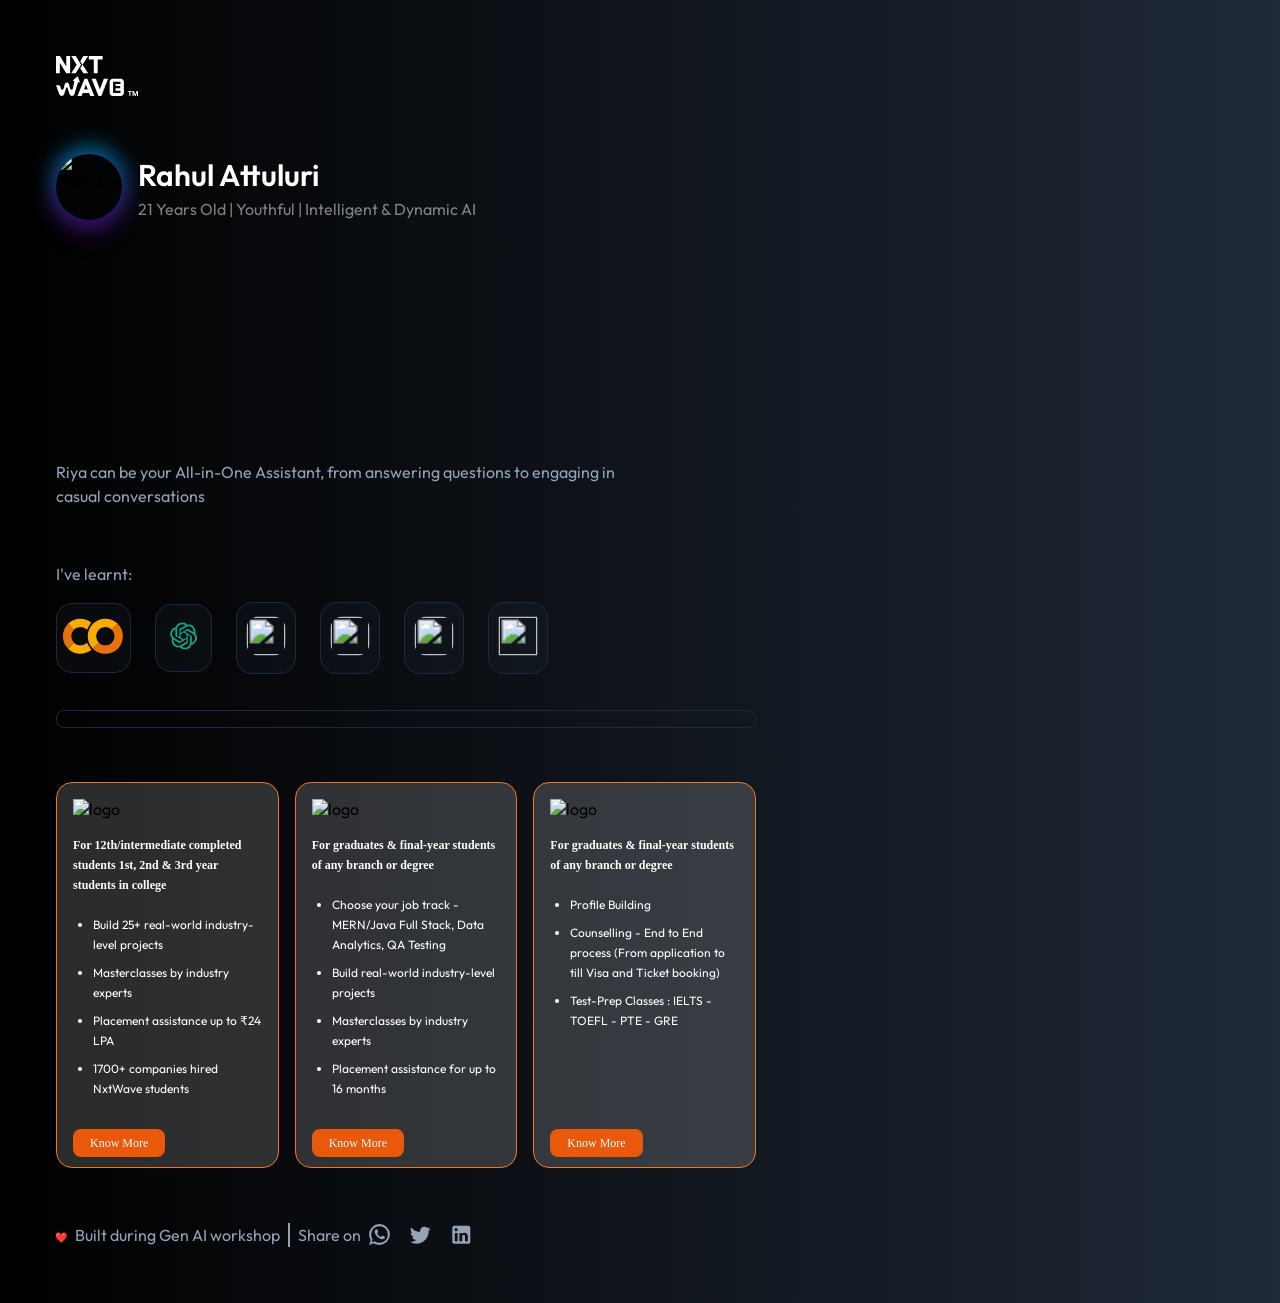
==== index.html @ 55551f1f "Add files via upload" ====
<!DOCTYPE html>
<html>

<head>
    <meta charset="utf-8">
    <script type="module" src="https://gradio.s3-us-west-2.amazonaws.com/3.39.0/gradio.js"></script>
</head>
  <link rel="stylesheet" href="index.css">
<body>
    <div class="main-container" id="main">
        <div class="description-container">
            <div class="nxtwave-logo">
                <svg width="82" height="40" fill="none" xmlns="http://www.w3.org/2000/svg">
                    <path d="M64.678 22.746h-7.834c-1.768 0-3.199 1.454-3.199 3.258v10.722c0 1.797 1.43 3.258 3.199 3.258h7.834c1.768 0 3.198-1.454 3.198-3.258v-10.73c.007-1.796-1.43-3.25-3.198-3.25Zm-.23 5.34h-4.902v1.92h4.665v2.323h-4.665v2.308h4.902v2.301h-7.367V25.785h7.374v2.3h-.007Zm-33.134-5.341h-2.796l-7.05 17.23h4.161l1.093-2.914h6.375l1.092 2.915h4.162l-7.037-17.23Zm-3.263 10.752 1.876-4.967 1.847 4.967h-3.723Zm24.036-10.752-6.813 17.23h-2.796l-6.835-17.23h4.211l4.032 10.781 3.968-10.78h4.233ZM22.08 25.93l-3.695 12.242a2.52 2.52 0 0 1-2.408 1.804h-.021a2.516 2.516 0 0 1-2.386-1.753l-2.1-6.42a.64.64 0 0 0-1.221 0l-2.12 6.427a2.516 2.516 0 0 1-2.386 1.746 2.526 2.526 0 0 1-2.408-1.811L0 29.15h2.566c.84 0 1.588.563 1.825 1.388l.54 2.133c.359 1.242 2.033 1.38 2.58.212l1.214-4.733a2.237 2.237 0 0 1 2.128-1.563c.963 0 1.818.628 2.12 1.555l1.25 4.77c.561 1.154 2.229 1.015 2.58-.226l1.654-7.735-1.811-.49L21.69 20.3l2.343 6.157-1.955-.526ZM14.109 0v17.23H10.19L3.816 6.676V17.23H0V0h3.896l6.396 10.503V0h3.817Zm13.396 0-3.177 5.244.036.059.014.022.395.657 1.086 1.68.654 1L32.054 0h-4.55Zm-.991 8.686-1.76 2.79v-.008l-.267.431-.18.285 3.177 5.047h4.571l-5.54-8.545Zm11.283-5.129h-4.96V0h13.764v3.557h-4.937v13.674h-3.867V3.556ZM26.513 8.663v.021l.007-.014-.007-.007Zm-2.07-1.001-1.092-1.68-.395-.657-.015-.022L19.728 0h-4.57l4.563 7.143.978 1.534-1.129 1.746-4.391 6.807h4.578l1.042-1.68.158-.255 2.106-3.397.266-.43.007.007 1.761-2.805-.654-1.008Z" fill="#fff"></path>
                    <path opacity=".25" d="m27.505 0-3.177 5.244.036.059.014.022.396.657 1.085 1.68.654 1L32.054 0h-4.55Zm-.991 8.686-1.76 2.79v-.008l-.267.431-.18.285 3.178 5.047h4.57l-5.54-8.545Zm-8.056 16.265 3.622.979-1.351 4.485-3.242-.92.97-4.544ZM41.664 3.558h-3.867v4.755h3.867V3.558Zm-31.372 6.945 3.816 6.325V4.608l-3.816 1.395v4.5ZM3.816 6.757 0 .432v12.227l3.816-1.395V6.757Zm22.899 30.296 1.337-3.557h3.723l1.315 3.557h-6.375Zm17.171-3.527 1.919 5.113 3.45-8.736-2.969-2.892-2.4 6.515Z" fill="#fff"></path>
                    <path d="M71.817 35.813v-.884h4.099v.884h-1.528V40h-1.043v-4.187h-1.528Zm4.773-.884h1.302l1.374 3.407h.059l1.374-3.407H82V40h-1.023v-3.3h-.042l-1.291 3.275h-.697l-1.291-3.288h-.042V40h-1.023v-5.071Z" fill="#fff"></path>
                </svg>
            </div>
            <div class="profile-section">
                <div class="profile-pic-container">
                    <div class="profile-pic">
                        <img class='student-pic' src="https://herobot.app/wp-content/uploads/2022/11/AI-bot-1.jpg" alt="ProfilePic" />
                    </div>
                </div>
                <div class="profile-info-container">
                    <h3 class="name">Rahul Attuluri</h3>
                    <p class="bot-extra-info">21 Years Old | Youthful | Intelligent & Dynamic AI</p>
                </div>
            </div>
            <div class="project-details-container">
                <div class="project-heading">
                    <h1 class="heading">Generative AI Project</h1>
                </div>
                <div class="project-description">
                    <p class="description">Riya can be your All-in-One Assistant, from answering questions to engaging in casual conversations</p>
                </div>
            </div>
            <div class="i-have-learnt-section">
                <p class="i-have-learnt">I've learnt:</p>
                <div class="topics-list">
                    <div class="topic-icon">
                        <div class="tooltip" id="googleColab">
                            <!-- openai_svgrepo_com_1 -->
                            <svg width="41" height="24" viewBox="0 0 41 24" fill="none" xmlns="http://www.w3.org/2000/svg" class="zoom-svg">
                                <path d="M7.50478 7.85331L3.53332 3.86494C1.34239 6.06057 0.111938 9.03566 0.111938 12.1374C0.111938 15.2392 1.34239 18.2143 3.53332 20.4099L7.52168 16.4215C6.38527 15.2865 5.74533 13.7471 5.74216 12.1409C5.73899 10.5347 6.37286 8.99286 7.50478 7.85331Z" fill="#E8710A" />
                                <path d="M3.53333 3.86497L7.50479 7.85334C8.06826 7.28921 8.7374 6.84167 9.47395 6.53633C10.2105 6.23099 11 6.07383 11.7974 6.07383C12.5947 6.07383 13.3842 6.23099 14.1208 6.53633C14.8573 6.84167 15.5264 7.28921 16.0899 7.85334L18.9798 2.90168L18.8108 2.76648C16.5567 1.08477 13.7727 0.270336 10.9676 0.47203C8.1625 0.673723 5.52366 1.87807 3.53333 3.86497Z" fill="#F9AB00" />
                                <path d="M18.9967 21.3731L16.0899 16.4384C15.5264 17.0025 14.8573 17.45 14.1208 17.7554C13.3842 18.0607 12.5947 18.2179 11.7974 18.2179C11 18.2179 10.2105 18.0607 9.47395 17.7554C8.7374 17.45 8.06826 17.0025 7.50479 16.4384L3.53333 20.4267C5.51969 22.3959 8.14522 23.5892 10.935 23.7906C13.7247 23.9921 16.4945 23.1885 18.7432 21.5252L18.9291 21.3731" fill="#F9AB00" />
                                <path d="M20.1121 3.86492C17.9211 6.06054 16.6907 9.03563 16.6907 12.1374C16.6907 15.2392 17.9211 18.2142 20.1121 20.4099L24.1004 16.4215C22.962 15.283 22.3224 13.739 22.3224 12.1289C22.3224 10.5189 22.962 8.97484 24.1004 7.83638C25.2389 6.69792 26.783 6.05834 28.393 6.05834C30.003 6.05834 31.5471 6.69792 32.6855 7.83638L36.6908 3.86492C35.603 2.77499 34.3109 1.91029 32.8885 1.3203C31.4661 0.730318 29.9413 0.426636 28.4014 0.426636C26.8615 0.426636 25.3367 0.730318 23.9144 1.3203C22.492 1.91029 21.1999 2.77499 20.1121 3.86492Z" fill="#F9AB00" />
                                <path d="M36.6908 3.86494L32.7193 7.85331C33.8578 8.99177 34.4974 10.5359 34.4974 12.1459C34.4974 13.7559 33.8578 15.3 32.7193 16.4384C31.5809 17.5769 30.0368 18.2165 28.4268 18.2165C26.8168 18.2165 25.2727 17.5769 24.1342 16.4384L20.1121 20.4268C22.3083 22.6253 25.2879 23.8613 28.3955 23.8629C29.9342 23.8636 31.4579 23.5613 32.8798 22.9732C34.3017 22.3851 35.5938 21.5227 36.6824 20.4353C37.7709 19.3478 38.6347 18.0566 39.2242 16.6353C39.8138 15.214 40.1176 13.6905 40.1184 12.1518C40.1192 10.6132 39.8169 9.08937 39.2288 7.6675C38.6407 6.24563 37.7783 4.95352 36.6908 3.86494Z" fill="#E8710A" />
                            </svg>
                            <span class="tooltiptext">Google Colab</span>
                        </div>

                    </div>
                    <div class="topic-icon">
                        <div class="tooltip" id="openAi">

                            <svg width="19" height="18" fill="none" xmlns="http://www.w3.org/2000/svg" class="zoom-svg open-ai-logo">
                                <g clip-path="url(#a)">
                                    <path d="M17.264 7.366a4.488 4.488 0 0 0-.387-3.683 4.534 4.534 0 0 0-4.882-2.175 4.55 4.55 0 0 0-7.707 1.628A4.489 4.489 0 0 0 1.29 5.311a4.535 4.535 0 0 0 .557 5.323 4.485 4.485 0 0 0 .383 3.683 4.538 4.538 0 0 0 4.886 2.175A4.488 4.488 0 0 0 10.498 18a4.542 4.542 0 0 0 4.329-3.154 4.49 4.49 0 0 0 2.998-2.175 4.542 4.542 0 0 0-.56-5.305Zm-6.766 9.456a3.357 3.357 0 0 1-2.158-.78l.107-.061 3.584-2.069a.596.596 0 0 0 .294-.51V8.348l1.515.876a.053.053 0 0 1 .029.04v4.186a3.378 3.378 0 0 1-3.371 3.37Zm-7.246-3.094a3.353 3.353 0 0 1-.4-2.26l.106.063 3.587 2.07a.578.578 0 0 0 .585 0l4.382-2.527v1.749c0 .01-.002.018-.007.026a.06.06 0 0 1-.017.02l-3.63 2.094a3.374 3.374 0 0 1-4.606-1.235Zm-.944-7.806a3.364 3.364 0 0 1 1.774-1.48V8.7a.575.575 0 0 0 .291.507l4.361 2.516-1.515.877a.057.057 0 0 1-.053 0l-3.623-2.09a3.378 3.378 0 0 1-1.235-4.606v.018Zm12.448 2.892L10.38 6.273l1.511-.873a.057.057 0 0 1 .053 0l3.623 2.093a3.37 3.37 0 0 1-.507 6.079V9.314a.593.593 0 0 0-.305-.5Zm1.508-2.268-.107-.064-3.58-2.086a.582.582 0 0 0-.59 0L7.61 6.922V5.173a.05.05 0 0 1 .02-.046l3.624-2.09a3.375 3.375 0 0 1 5.01 3.495v.014ZM6.783 9.647l-1.515-.873a.06.06 0 0 1-.029-.042V4.556a3.374 3.374 0 0 1 5.532-2.59l-.107.06-3.583 2.068a.596.596 0 0 0-.295.511l-.003 5.042Zm.823-1.774 1.951-1.125 1.955 1.125v2.25l-1.948 1.125-1.955-1.125-.003-2.25Z" fill="#0EA982"></path>
                                </g>
                                <defs>
                                    <clipPath id="a">
                                        <path fill="#fff" transform="translate(.553)" d="M0 0h18v18H0z"></path>
                                    </clipPath>
                                </defs>
                            </svg>
                            <span class="tooltiptext">Open AI</span>
                        </div>
                    </div>
                    <div class="topic-icon">
                        <div class="tooltip" id="langChain">
                            <img src="https://res.cloudinary.com/davztmw2w/image/upload/v1690651288/image_301_m0b2pw.png" class="zoom-svg langchain-logo" />
                            <!-- <svg width="19" height="18" fill="none" xmlns="http://www.w3.org/2000/svg" class="zoom-svg">
                                <g clip-path="url(#a)">
                                    <path d="M17.264 7.366a4.488 4.488 0 0 0-.387-3.683 4.534 4.534 0 0 0-4.882-2.175 4.55 4.55 0 0 0-7.707 1.628A4.489 4.489 0 0 0 1.29 5.311a4.535 4.535 0 0 0 .557 5.323 4.485 4.485 0 0 0 .383 3.683 4.538 4.538 0 0 0 4.886 2.175A4.488 4.488 0 0 0 10.498 18a4.542 4.542 0 0 0 4.329-3.154 4.49 4.49 0 0 0 2.998-2.175 4.542 4.542 0 0 0-.56-5.305Zm-6.766 9.456a3.357 3.357 0 0 1-2.158-.78l.107-.061 3.584-2.069a.596.596 0 0 0 .294-.51V8.348l1.515.876a.053.053 0 0 1 .029.04v4.186a3.378 3.378 0 0 1-3.371 3.37Zm-7.246-3.094a3.353 3.353 0 0 1-.4-2.26l.106.063 3.587 2.07a.578.578 0 0 0 .585 0l4.382-2.527v1.749c0 .01-.002.018-.007.026a.06.06 0 0 1-.017.02l-3.63 2.094a3.374 3.374 0 0 1-4.606-1.235Zm-.944-7.806a3.364 3.364 0 0 1 1.774-1.48V8.7a.575.575 0 0 0 .291.507l4.361 2.516-1.515.877a.057.057 0 0 1-.053 0l-3.623-2.09a3.378 3.378 0 0 1-1.235-4.606v.018Zm12.448 2.892L10.38 6.273l1.511-.873a.057.057 0 0 1 .053 0l3.623 2.093a3.37 3.37 0 0 1-.507 6.079V9.314a.593.593 0 0 0-.305-.5Zm1.508-2.268-.107-.064-3.58-2.086a.582.582 0 0 0-.59 0L7.61 6.922V5.173a.05.05 0 0 1 .02-.046l3.624-2.09a3.375 3.375 0 0 1 5.01 3.495v.014ZM6.783 9.647l-1.515-.873a.06.06 0 0 1-.029-.042V4.556a3.374 3.374 0 0 1 5.532-2.59l-.107.06-3.583 2.068a.596.596 0 0 0-.295.511l-.003 5.042Zm.823-1.774 1.951-1.125 1.955 1.125v2.25l-1.948 1.125-1.955-1.125-.003-2.25Z" fill="#0EA982"></path>
                                </g>
                                <defs>
                                    <clipPath id="a">
                                        <path fill="#fff" transform="translate(.553)" d="M0 0h18v18H0z"></path>
                                    </clipPath>
                                </defs>
                            </svg> -->
                            <span class="tooltiptext">LangChain</span>
                        </div>
                    </div>
                    <div class="topic-icon">
                        <div class="tooltip" id="gradio">
                            <img src="https://res.cloudinary.com/davztmw2w/image/upload/v1690650885/image_297_1_jrfh7o.jpg" class="zoom-svg gradio-logo" />
                            <span class="tooltiptext">Gradio</span>
                        </div>
                    </div>
                    <div class="topic-icon">
                        <div class="tooltip" id="playHt">
                            <img src="https://res.cloudinary.com/davztmw2w/image/upload/v1690651855/play-ht_sotxmf.webp" class="zoom-svg playht-logo" />
                            <span class="tooltiptext">PlayHT</span>
                        </div>
                    </div>
                    <div class="topic-icon">
                        <div class="tooltip" id="huggingFace">
                            <img src="https://res.cloudinary.com/davztmw2w/image/upload/v1690651476/image_300_c8gpca.png" class="zoom-svg hugging-face-logo" />
                            <span class="tooltiptext">Hugging Face</span>
                        </div>
                    </div>
                </div>
                <div class="about-section"></div>
            </div>
            <div class='cards-container'>
                <div class='card'>
                    <div class='img-txt'>
                        <img src='https://nxtwave-website-media-files.s3.ap-south-1.amazonaws.com/ccbp-website/ai-workshop/project-submission/academy-log.png' class='card-logo' alt='logo' loading='lazy' />
                        <p class='text'>For 12th/intermediate completed students
                            1st, 2nd & 3rd year students in college</p>
                        <ul>
                            <li class='list-item'>Build 25+ real-world industry-level projects</li>
                            <li class='list-item'>Masterclasses by industry experts</li>
                            <li class='list-item'>Placement assistance up to ₹24 LPA</li>
                            <li class='list-item'>1700+ companies hired NxtWave students</li>
                        </ul>
                    </div>
                    <div>
                        <a href='https://www.ccbp.in/ai-workshop-free-webinar?utm_source=website&utm_campaign=4.0-tribe-academy-ai-workshop-inbound-certificate-linkedin&utm_medium=linkedin' target="_blank" class='btn'>Know More</a>
                    </div>

                </div>
                <div class='card'>
                    <div class='img-txt'>
                        <img src='https://nxtwave-website-media-files.s3.ap-south-1.amazonaws.com/ccbp-website/ai-workshop/project-submission/intensive-3_0.png' class='card-logo' alt='logo' loading='lazy' />
                        <p class='text'>For graduates & final-year students of any branch or degree</p>
                        <ul>
                            <li class='list-item'>Choose your job track - MERN/Java Full Stack, Data Analytics, QA Testing</li>
                            <li class='list-item'>Build real-world industry-level projects</li>
                            <li class='list-item'>Masterclasses by industry experts</li>
                            <li class='list-item'>Placement assistance for up to 16 months</li>
                        </ul>
                    </div>
                    <div>
                        <a href='https://www.ccbp.in/net?utm_source=net&utm_medium=message&utm_campaign=net-intensive-online-employabilitytest-registration' target="_blank" class='btn'>Know More</a>
                    </div>

                </div>
                <div class='card'>
                    <div class='img-txt'>
                        <img src='https://nxtwave-website-media-files.s3.ap-south-1.amazonaws.com/ccbp-website/ai-workshop/project-submission/nxtwave-abord.png' class='card-logo' alt='logo' loading='lazy' />
                        <p class='text'>For graduates & final-year students of any branch or degree</p>
                        <ul>
                            <li class='list-item'>Profile Building</li>
                            <li class='list-item'>Counselling - End to End process (From application to till Visa and Ticket booking)</li>
                            <li class='list-item'>Test-Prep Classes : IELTS - TOEFL - PTE - GRE</li>
                        </ul>
                    </div>
                    <div>
                        <a href='https://abroad.ccbp.in/' target="_blank" class='btn'>Know More</a>
                    </div>

                </div>
            </div>
            <div class="footer-section footer-desktop">
                <div class="footer-info">
                    <span class="heart-beat">❤️</span> Built during Gen AI workshop
                </div>
                <div class="divider-container">
                    <div class="divider"></div>
                </div>
                <div class="share-now">
                    <p class="footer-info share-now-text">Share on&nbsp;&nbsp;</p>
                    <div class="icons-container">
                        <div class="social-icon whatsapp">
                            <svg width="25" height="25" xmlns="http://www.w3.org/2000/svg" focusable="false" viewBox="0 0 24 24" color="var(--token-5b5d5d35-d634-4828-be5e-9e6eeb626953, rgb(148, 163, 184)) /* {&quot;name&quot;:&quot;Text normal&quot;} */" style="user-select: none; width: 100%; height: 100%; display: inline-block; fill: var(--token-5b5d5d35-d634-4828-be5e-9e6eeb626953, rgb(148, 163, 184)); flex-shrink: 0;">
                                <path d="M16.75 13.96c.25.13.41.2.46.3.06.11.04.61-.21 1.18-.2.56-1.24 1.1-1.7 1.12-.46.02-.47.36-2.96-.73-2.49-1.09-3.99-3.75-4.11-3.92-.12-.17-.96-1.38-.92-2.61.05-1.22.69-1.8.95-2.04.24-.26.51-.29.68-.26h.47c.15 0 .36-.06.55.45l.69 1.87c.06.13.1.28.01.44l-.27.41-.39.42c-.12.12-.26.25-.12.5.12.26.62 1.09 1.32 1.78.91.88 1.71 1.17 1.95 1.3.24.14.39.12.54-.04l.81-.94c.19-.25.35-.19.58-.11l1.67.88M12 2a10 10 0 0 1 10 10 10 10 0 0 1-10 10c-1.97 0-3.8-.57-5.35-1.55L2 22l1.55-4.65A9.969 9.969 0 0 1 2 12 10 10 0 0 1 12 2m0 2a8 8 0 0 0-8 8c0 1.72.54 3.31 1.46 4.61L4.5 19.5l2.89-.96A7.95 7.95 0 0 0 12 20a8 8 0 0 0 8-8 8 8 0 0 0-8-8z"></path>
                            </svg>
                        </div>
                        <div class="social-icon twitter">
                            <svg width="25" height="25" viewBox="0 0 25 25" fill="none" xmlns="http://www.w3.org/2000/svg">
                                <path d="M22.7576 6.7644C21.9876 7.1144 21.1576 7.3444 20.2976 7.4544C21.1776 6.9244 21.8576 6.0844 22.1776 5.0744C21.3476 5.5744 20.4276 5.9244 19.4576 6.1244C18.6676 5.2644 17.5576 4.7644 16.2976 4.7644C13.9476 4.7644 12.0276 6.6844 12.0276 9.0544C12.0276 9.3944 12.0676 9.7244 12.1376 10.0344C8.57765 9.8544 5.40765 8.1444 3.29765 5.5544C2.92765 6.1844 2.71765 6.9244 2.71765 7.7044C2.71765 9.1944 3.46765 10.5144 4.62765 11.2644C3.91765 11.2644 3.25765 11.0644 2.67765 10.7644V10.7944C2.67765 12.8744 4.15765 14.6144 6.11765 15.0044C5.48837 15.1766 4.82774 15.2006 4.18765 15.0744C4.45925 15.9269 4.99118 16.6728 5.70866 17.2073C6.42614 17.7419 7.29309 18.0381 8.18765 18.0544C6.67128 19.2548 4.79164 19.9037 2.85765 19.8944C2.51765 19.8944 2.17765 19.8744 1.83765 19.8344C3.73765 21.0544 5.99765 21.7644 8.41765 21.7644C16.2976 21.7644 20.6276 15.2244 20.6276 9.5544C20.6276 9.3644 20.6276 9.1844 20.6176 8.9944C21.4576 8.3944 22.1776 7.6344 22.7576 6.7644Z" fill="#94A3B8" />
                            </svg>

                        </div>
                        <div class="social-icon linkedin">
                            <svg width="25" height="25" viewBox="0 0 25 25" fill="none" xmlns="http://www.w3.org/2000/svg">
                                <path d="M19.2977 3.7644C19.8281 3.7644 20.3368 3.97512 20.7119 4.35019C21.087 4.72526 21.2977 5.23397 21.2977 5.7644V19.7644C21.2977 20.2948 21.087 20.8035 20.7119 21.1786C20.3368 21.5537 19.8281 21.7644 19.2977 21.7644H5.29767C4.76724 21.7644 4.25853 21.5537 3.88345 21.1786C3.50838 20.8035 3.29767 20.2948 3.29767 19.7644V5.7644C3.29767 5.23397 3.50838 4.72526 3.88345 4.35019C4.25853 3.97512 4.76724 3.7644 5.29767 3.7644H19.2977ZM18.7977 19.2644V13.9644C18.7977 13.0998 18.4542 12.2706 17.8428 11.6592C17.2315 11.0479 16.4023 10.7044 15.5377 10.7044C14.6877 10.7044 13.6977 11.2244 13.2177 12.0044V10.8944H10.4277V19.2644H13.2177V14.3344C13.2177 13.5644 13.8377 12.9344 14.6077 12.9344C14.979 12.9344 15.3351 13.0819 15.5976 13.3445C15.8602 13.607 16.0077 13.9631 16.0077 14.3344V19.2644H18.7977ZM7.17767 9.3244C7.62323 9.3244 8.05055 9.14741 8.36561 8.83234C8.68067 8.51728 8.85767 8.08997 8.85767 7.6444C8.85767 6.7144 8.10767 5.9544 7.17767 5.9544C6.72945 5.9544 6.29959 6.13246 5.98266 6.44939C5.66572 6.76633 5.48767 7.19619 5.48767 7.6444C5.48767 8.5744 6.24767 9.3244 7.17767 9.3244ZM8.56767 19.2644V10.8944H5.79767V19.2644H8.56767Z" fill="#94A3B8" />
                            </svg>
                        </div>
                    </div>
                </div>
            </div>
        </div>
        <div class="chat-bot-container">
            <gradio-app src="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"></gradio-app>
        </div>
        <div class="footer-section footer-mobile">
            <div class="footer-info">
                <span class="heart-beat">❤️</span> Built during Gen AI workshop
            </div>
            <div class="divider-container">
                <div class="divider"></div>
            </div>
            <div class="share-now">
                <p class="footer-info share-now-text">Share on&nbsp;</p>
                <div class="icons-container">
                    <div class="social-icon whatsapp">
                        <svg width="25" height="25" xmlns="http://www.w3.org/2000/svg" focusable="false" viewBox="0 0 24 24" color="var(--token-5b5d5d35-d634-4828-be5e-9e6eeb626953, rgb(148, 163, 184)) /* {&quot;name&quot;:&quot;Text normal&quot;} */" style="user-select: none; width: 100%; height: 100%; display: inline-block; fill: var(--token-5b5d5d35-d634-4828-be5e-9e6eeb626953, rgb(148, 163, 184)); flex-shrink: 0;">
                            <path d="M16.75 13.96c.25.13.41.2.46.3.06.11.04.61-.21 1.18-.2.56-1.24 1.1-1.7 1.12-.46.02-.47.36-2.96-.73-2.49-1.09-3.99-3.75-4.11-3.92-.12-.17-.96-1.38-.92-2.61.05-1.22.69-1.8.95-2.04.24-.26.51-.29.68-.26h.47c.15 0 .36-.06.55.45l.69 1.87c.06.13.1.28.01.44l-.27.41-.39.42c-.12.12-.26.25-.12.5.12.26.62 1.09 1.32 1.78.91.88 1.71 1.17 1.95 1.3.24.14.39.12.54-.04l.81-.94c.19-.25.35-.19.58-.11l1.67.88M12 2a10 10 0 0 1 10 10 10 10 0 0 1-10 10c-1.97 0-3.8-.57-5.35-1.55L2 22l1.55-4.65A9.969 9.969 0 0 1 2 12 10 10 0 0 1 12 2m0 2a8 8 0 0 0-8 8c0 1.72.54 3.31 1.46 4.61L4.5 19.5l2.89-.96A7.95 7.95 0 0 0 12 20a8 8 0 0 0 8-8 8 8 0 0 0-8-8z"></path>
                        </svg>
                    </div>
                    <div class="social-icon twitter">
                        <svg width="25" height="25" viewBox="0 0 25 25" fill="none" xmlns="http://www.w3.org/2000/svg">
                            <path d="M22.7576 6.7644C21.9876 7.1144 21.1576 7.3444 20.2976 7.4544C21.1776 6.9244 21.8576 6.0844 22.1776 5.0744C21.3476 5.5744 20.4276 5.9244 19.4576 6.1244C18.6676 5.2644 17.5576 4.7644 16.2976 4.7644C13.9476 4.7644 12.0276 6.6844 12.0276 9.0544C12.0276 9.3944 12.0676 9.7244 12.1376 10.0344C8.57765 9.8544 5.40765 8.1444 3.29765 5.5544C2.92765 6.1844 2.71765 6.9244 2.71765 7.7044C2.71765 9.1944 3.46765 10.5144 4.62765 11.2644C3.91765 11.2644 3.25765 11.0644 2.67765 10.7644V10.7944C2.67765 12.8744 4.15765 14.6144 6.11765 15.0044C5.48837 15.1766 4.82774 15.2006 4.18765 15.0744C4.45925 15.9269 4.99118 16.6728 5.70866 17.2073C6.42614 17.7419 7.29309 18.0381 8.18765 18.0544C6.67128 19.2548 4.79164 19.9037 2.85765 19.8944C2.51765 19.8944 2.17765 19.8744 1.83765 19.8344C3.73765 21.0544 5.99765 21.7644 8.41765 21.7644C16.2976 21.7644 20.6276 15.2244 20.6276 9.5544C20.6276 9.3644 20.6276 9.1844 20.6176 8.9944C21.4576 8.3944 22.1776 7.6344 22.7576 6.7644Z" fill="#94A3B8" />
                        </svg>

                    </div>
                    <div class="social-icon linkedin">
                        <svg width="25" height="25" viewBox="0 0 25 25" fill="none" xmlns="http://www.w3.org/2000/svg">
                            <path d="M19.2977 3.7644C19.8281 3.7644 20.3368 3.97512 20.7119 4.35019C21.087 4.72526 21.2977 5.23397 21.2977 5.7644V19.7644C21.2977 20.2948 21.087 20.8035 20.7119 21.1786C20.3368 21.5537 19.8281 21.7644 19.2977 21.7644H5.29767C4.76724 21.7644 4.25853 21.5537 3.88345 21.1786C3.50838 20.8035 3.29767 20.2948 3.29767 19.7644V5.7644C3.29767 5.23397 3.50838 4.72526 3.88345 4.35019C4.25853 3.97512 4.76724 3.7644 5.29767 3.7644H19.2977ZM18.7977 19.2644V13.9644C18.7977 13.0998 18.4542 12.2706 17.8428 11.6592C17.2315 11.0479 16.4023 10.7044 15.5377 10.7044C14.6877 10.7044 13.6977 11.2244 13.2177 12.0044V10.8944H10.4277V19.2644H13.2177V14.3344C13.2177 13.5644 13.8377 12.9344 14.6077 12.9344C14.979 12.9344 15.3351 13.0819 15.5976 13.3445C15.8602 13.607 16.0077 13.9631 16.0077 14.3344V19.2644H18.7977ZM7.17767 9.3244C7.62323 9.3244 8.05055 9.14741 8.36561 8.83234C8.68067 8.51728 8.85767 8.08997 8.85767 7.6444C8.85767 6.7144 8.10767 5.9544 7.17767 5.9544C6.72945 5.9544 6.29959 6.13246 5.98266 6.44939C5.66572 6.76633 5.48767 7.19619 5.48767 7.6444C5.48767 8.5744 6.24767 9.3244 7.17767 9.3244ZM8.56767 19.2644V10.8944H5.79767V19.2644H8.56767Z" fill="#94A3B8" />
                        </svg>
                    </div>
                </div>
            </div>
        </div>
    </div>
<script src="index.js"></script>
</body>

</html>
---- index.css ----
@import url('https://fonts.googleapis.com/css2?family=Outfit&family=Bree+Serif&family=Caveat:wght@400;700&family=Lobster&family=Monoton&family=Open+Sans:ital,wght@0,400;0,700;1,400;1,700&family=Playfair+Display+SC:ital,wght@0,400;0,700;1,700&family=Playfair+Display:ital,wght@0,400;0,700;1,700&family=Roboto:ital,wght@0,400;0,700;1,400;1,700&family=Source+Sans+Pro:ital,wght@0,400;0,700;1,700&family=Work+Sans:ital,wght@0,400;0,700;1,700&display=swap');

body {
    margin: 0px;
    background: linear-gradient(to right, rgb(0, 0, 0), #1F2937);
}

* {
    font-family: Outfit;
}

.main-container {
    display: flex;
    flex-direction: row;
    justify-content: space-between;
    box-sizing: border-box;
    overflow: hidden;
}

.description-container {
    display: flex;
    flex-direction: column;
    align-self: flex-start;
    gap: 54px;
    width: 60%;
    padding-top: 56px;
    padding-bottom: 56px;
    padding-left: 56px;
    padding-right: 12px;

    box-sizing: border-box;
}

.project-details-container {
    align-items: flex-start;
    display: flex;
    flex: none;
    flex-direction: column;
    flex-wrap: nowrap;
    gap: 16px;
    height: min-content;
    justify-content: flex-start;
    overflow: visible;
    padding: 0;
    position: relative;
    width: 100%;
}

.project-heading {
    flex: none;
    height: auto;
    position: relative;
    width: 100%;
}

.heading {
    background-image: url(https://framerusercontent.com/images/2IaeICXvsJApqTXCae1q1dVMVIE.jpg);
    background-size: cover;
    background-repeat: no-repeat;
    background-position: 0% 0%;
    -webkit-background-clip: text;
    background-clip: text;
    -webkit-text-fill-color: transparent;
    color: rgb(136, 136, 136);
    font-size: 80px;
    font-family: Outfit, sans-serif;
    font-style: normal;
    font-weight: 900;
    text-align: left;
    letter-spacing: 0px;
    white-space: normal;
    line-height: 1;
    margin: 0px;
    padding: 0px 0px 10px;
}

.project-description {
    position: relative;
    white-space: pre-wrap;
    max-width: 569px;
    word-break: break-word;
    outline: none;
    display: flex;
    flex-direction: column;
    justify-content: flex-start;
    flex-shrink: 0;
    transform: none;
}

.description {
    font-family: Outfit, sans-serif;
    font-size: 16px;
    font-style: normal;
    font-weight: 400;
    letter-spacing: 0px;
    line-height: 24px;
    color: rgb(148, 163, 184);
    margin: 0px;
}

.i-have-learnt-section {
    align-items: flex-start;
    display: flex;
    flex: none;
    flex-direction: column;
    flex-wrap: nowrap;
    gap: 16px;
    height: min-content;
    justify-content: flex-start;
    overflow: visible;
    padding: 0;
    position: relative;
    width: 100%;
    z-index: 1;
}

.i-have-learnt {
    font-family: Outfit, sans-serif;
    font-size: 16px;
    font-style: normal;
    font-weight: 400;
    letter-spacing: 0px;
    line-height: 24px;
    color: rgb(148, 163, 184);
    margin: 0px;
}

.profile-section {
    display: flex;
    flex-direction: row;
    gap: 16px;
    justify-content: flex-start;
    align-items: center;
    max-width: 1000px;
    overflow: visible;
    padding: 0;
    position: relative;
    width: 100%;
}

.profile-pic-container {
    width: 66px;
    position: relative;
    aspect-ratio: 1 / 1;
    height: 66px;
    border-radius: 40px;
    box-shadow: 0 10px 25px #400363, 0 -5px 25px #008bc7;
}

.profile-pic {
    position: absolute;
    top: 0;
    bottom: 0;
    left: 0;
    right: 0;
    border-radius: inherit;
}

.student-pic {
    display: block;
    width: 100%;
    height: 100%;
    border-radius: inherit;
    object-position: center;
    object-fit: cover;
    image-rendering: auto;
}

.profile-info-container {
    align-items: flex-start;
    display: flex;
    flex-direction: column;
    gap: 5px;
    justify-content: flex-start;
    overflow: visible;
    padding: 0;
    position: relative;
}

.name {
    font-size: 30px;
    margin: 0px;
    color: white;
    font-weight: 600;
}

.bot-extra-info {
    color: rgba(212, 212, 212, 0.6);
    margin: 0px;
    font-weight: 400;
    font-family: Outfit, Sans-Serif;
}

.topics-list {
    align-items: center;
    display: flex;
    flex: none;
    flex-direction: row;
    flex-wrap: wrap;
    gap: 24px;
    height: min-content;
    justify-content: flex-start;
    overflow: visible;
    padding: 0;
    position: relative;
    width: 100%;
}

.topic-icon {
    box-sizing: border-box;
    flex-shrink: 0;
    /* width: 64px;
    height: 64px; */
    display: flex;
    flex-direction: column;
    justify-content: flex-start;
    align-items: center;
    padding: 20px 16px;
    /* -webkit-backdrop-filter: blur(10px); */
    /* backdrop-filter: blur(10px); */
    background-color: rgba(30, 41, 59, 0.2);
    /* overflow: hidden; */
    position: relative;
    align-content: center;
    flex-wrap: nowrap;
    gap: 0;
    border-radius: 16px;
    border: 1px solid #1e293b;
    opacity: 1;
    transform: none;
    cursor: pointer;
}

@keyframes beating {
    0% {
        font-size: 10px;
    }

    100% {
        font-size: 20px;
    }
}

.heart-beat {
    width: 10px;
    height: 10px;
    animation: beating 0.8s infinite;
    font-size: 10px;
    display: inline-flex;
    align-items: center;
    justify-content: center;
    margin-right: 6px;
}

.footer-section {
    display: flex;
    align-items: flex-end;
    justify-content: flex-start;
    gap: 8px;
    flex-grow: 1;
    flex-wrap: wrap;
}

.footer-info {
    font-family: Outfit, sans-serif;
    font-size: 16px;
    font-style: normal;
    font-weight: 400;
    letter-spacing: 0px;
    line-height: 24px;
    color: rgb(148, 163, 184);
}

.share-now {
    display: flex;
    align-items: flex-end;
}

.icons-container {
    height: 100%;
    display: flex;
    align-items: flex-end;
    gap: 16px;
    margin-bottom: -4px;
}

.divider-container {
    flex: none;
    height: 24px;
    position: relative;
    width: 2px;
    flex-shrink: 0;
    fill: rgba(0, 0, 0, 1);
    background: rgb(148, 163, 184);
}

.divider {
    width: 100%;
    height: 100%;
    aspect-ratio: inherit;
}

.share-now-text {
    margin: 0px;
}

.zoom-svg {
    transform: scale(1.5);
    /* Zoom the SVG by 1.5 times on hover */
}

@media screen and (max-width: 1199px) {
    .divider-container {
        display: none;
    }

    .footer-section {
        flex-direction: column;
        align-items: flex-start;
        justify-content: flex-end;
    }
}

.chat-bot-container {
    height: 100vh;
    width: 35%;
    box-sizing: border-box;
}

.chat-bot-container-iframe {}

.social-icon {
    cursor: pointer;
}

.gradio-logo {
    width: 26px;
    height: 26px;
    border-radius: 8px;
}

.open-ai-logo {
    margin: 2px;
}

.hugging-face-logo {
    width: 26px;
    height: 26px;
}

.langchain-logo {
    width: 26px;
    height: 26px;
    border-radius: 8px;
}

.playht-logo {
    width: 26px;
    height: 26px;
    border-radius: 8px;
}

.gradio-container {
    border: 0px !important;
    margin: 0px !important;
    height: 100%;
}

.main {
    background: transparent;
    height: 100%;
}

.contain {
    height: 100%;
}

.wrap {
    height: 100%;
}

#component-0 {
    height: 100%;
}

#component-1 {
    padding: 0px;
    height: 100%;
}

#component-2 {
    height: 100% !important;
}

.footer-mobile {
    display: none;
}

.footer-desktop {
    display: flex;
}

@media screen and (max-width: 950px) {
    body {
        background: linear-gradient(to bottom, rgb(0, 0, 0), #1F2937);
    }

    .main-container {
        flex-direction: column;
    }

    .description-container {
        width: 100%;
        height: 100%;
        padding-right: 56px;
    }

    .chat-bot-container {
        width: 100%;
        height: 600px;
        padding: unset;
        padding-left: 56px;
        padding-right: 56px;
        padding-bottom: 56px;
        box-sizing: border-box;
    }

    .footer-desktop {
        display: none;
    }

    .footer-mobile {
        display: flex;

        margin-bottom: 30px;
        align-items: center;
    }

    .share-now {
        flex-direction: column;
        align-items: center;
        gap: 6px
    }
}

@media screen and (max-width: 576px) {
    .description-container {
        padding: 32px 24px;
    }

    .chat-bot-container {
        padding-left: 24px;
        padding-right: 24px;
        padding-bottom: 32px;
    }
}

.tooltip {
    position: relative;
}

/* Tooltip text */
.tooltip .tooltiptext {
    visibility: hidden;
    width: 120px;
    background-color: rgb(148, 163, 184);
    color: black;
    text-align: center;
    padding: 5px 5px;
    border-radius: 6px;
    position: absolute;
    z-index: 70;
    top: 40px;
}

/* cards */
.cards-container {
    display: flex;
    flex-direction: row;
    gap: 16px;
}

ul {
    color: white;
    font-family: Inter;
    font-weight: 400;
    font-size: 12px;
    line-height: 20px;
    margin: 0px;
    padding-left: 20px;
}

.list-item {
    margin-bottom: 8px;
}

@media screen and (max-width:480px) {
    .cards-container {
        display: flex;
        flex-direction: column;
        align-items: center;
        width: 100%;
    }
}

.card {
    display: flex;
    width: 100%;
    flex-direction: column;
    border: 1px solid #F97316;
    border-radius: 16px;
    background: #FFFFFF29;
    padding: 16px;
    gap: 24px;
    justify-content: space-between;
}

.img-txt {
    display: flex;
    flex-direction: column;
}

.card-logo {
    width: 129px;
}

.text {
    color: #FFFFFF;
    font-family: Inter;
    font-weight: 600;
    font-size: 12px;
    line-height: 20px;
    margin-top: 16px;
    margin-bottom: 20px;
}

.btn {
    background: #EA580C;
    border-radius: 8px;
    padding-top: 6px;
    padding-bottom: 6px;
    padding-left: 16px;
    padding-right: 16px;
    color: #FFFFFF;
    font-family: Inter;
    font-weight: 500;
    font-size: 12px;
    line-height: 16px;
    border: 1px solid transparent;
    text-decoration: none;
}

/* Show the tooltip text when you mouse over the tooltip container */
.tooltip:hover .tooltiptext {
    visibility: visible;
}

.about-section {
    color: rgba(212, 212, 212, 0.6);
    border-radius: 8px;
    border: 1px solid #1e293b;
    opacity: 1;
    padding: 8px;
    margin-top: 20px;
    width: 100%;
    max-width: 761px;
    box-sizing: border-box;
}

.zoom-svg {
    pointer-events: none;
}
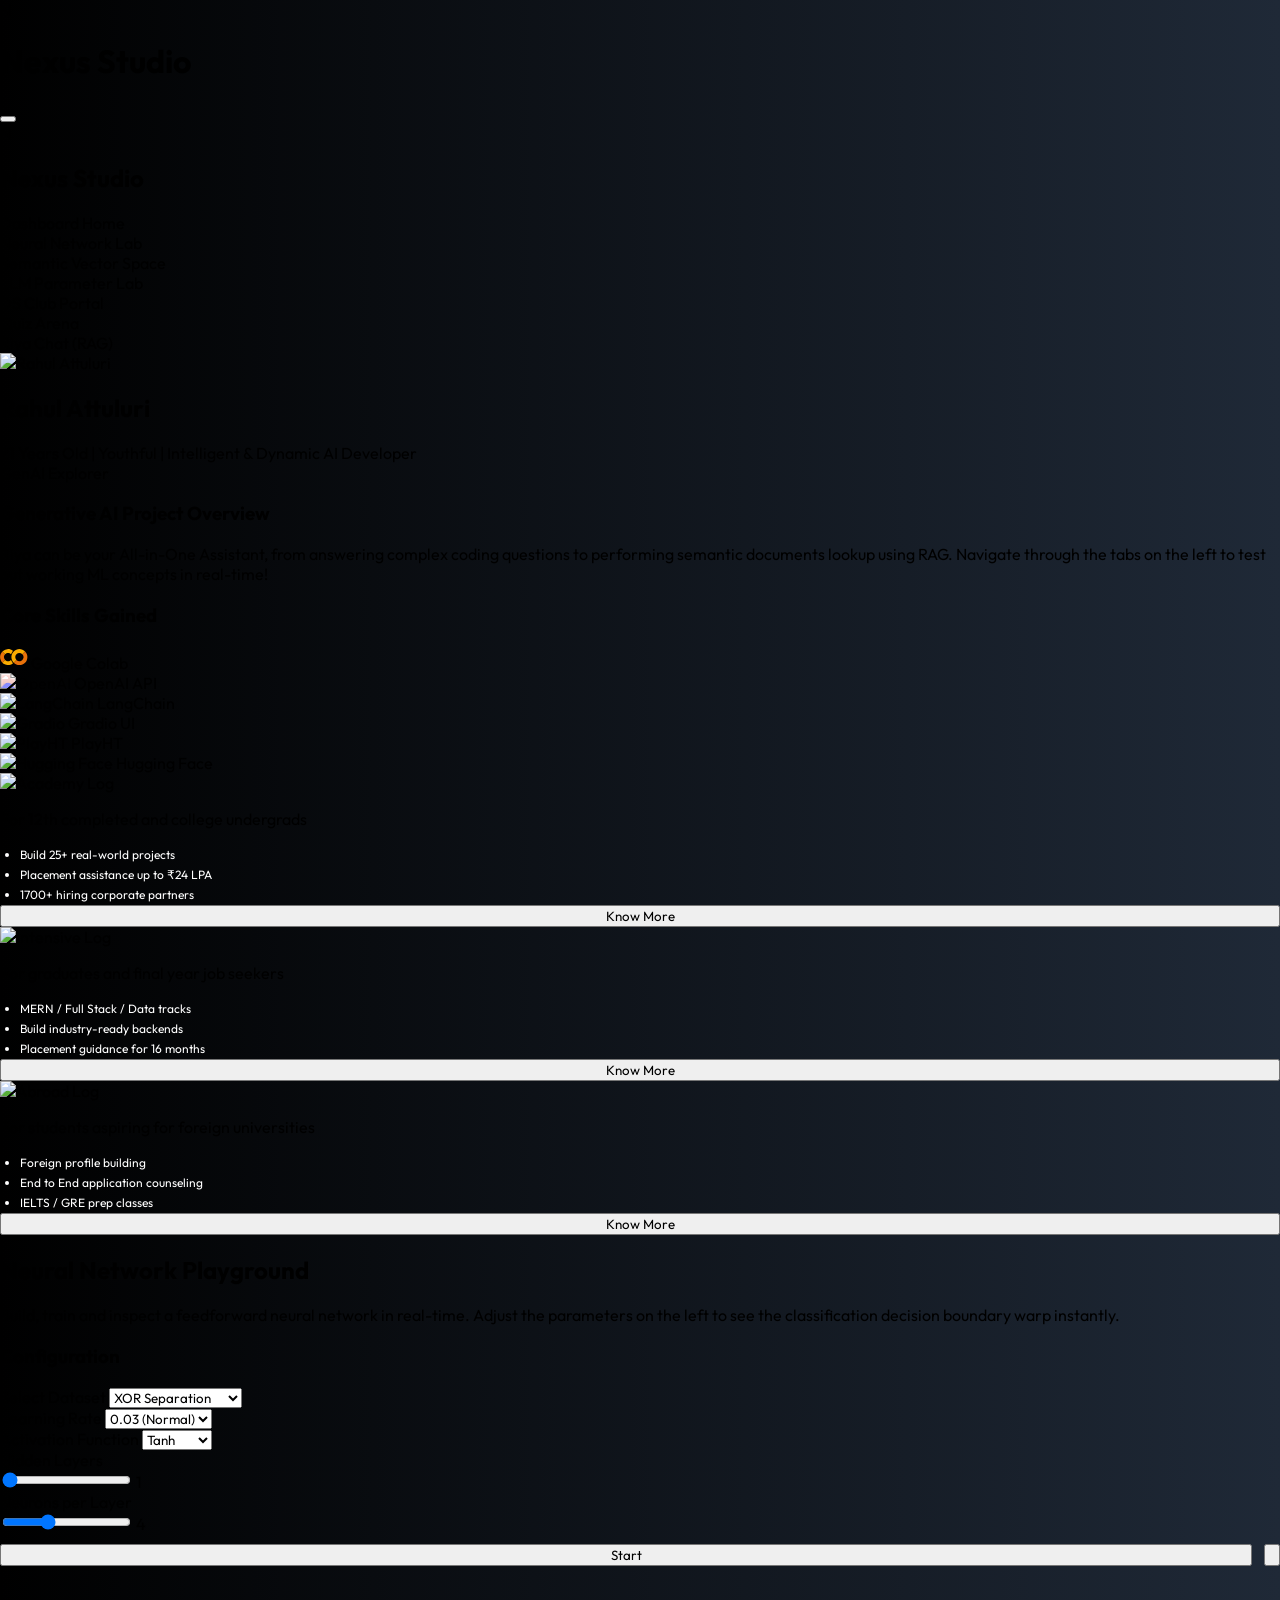
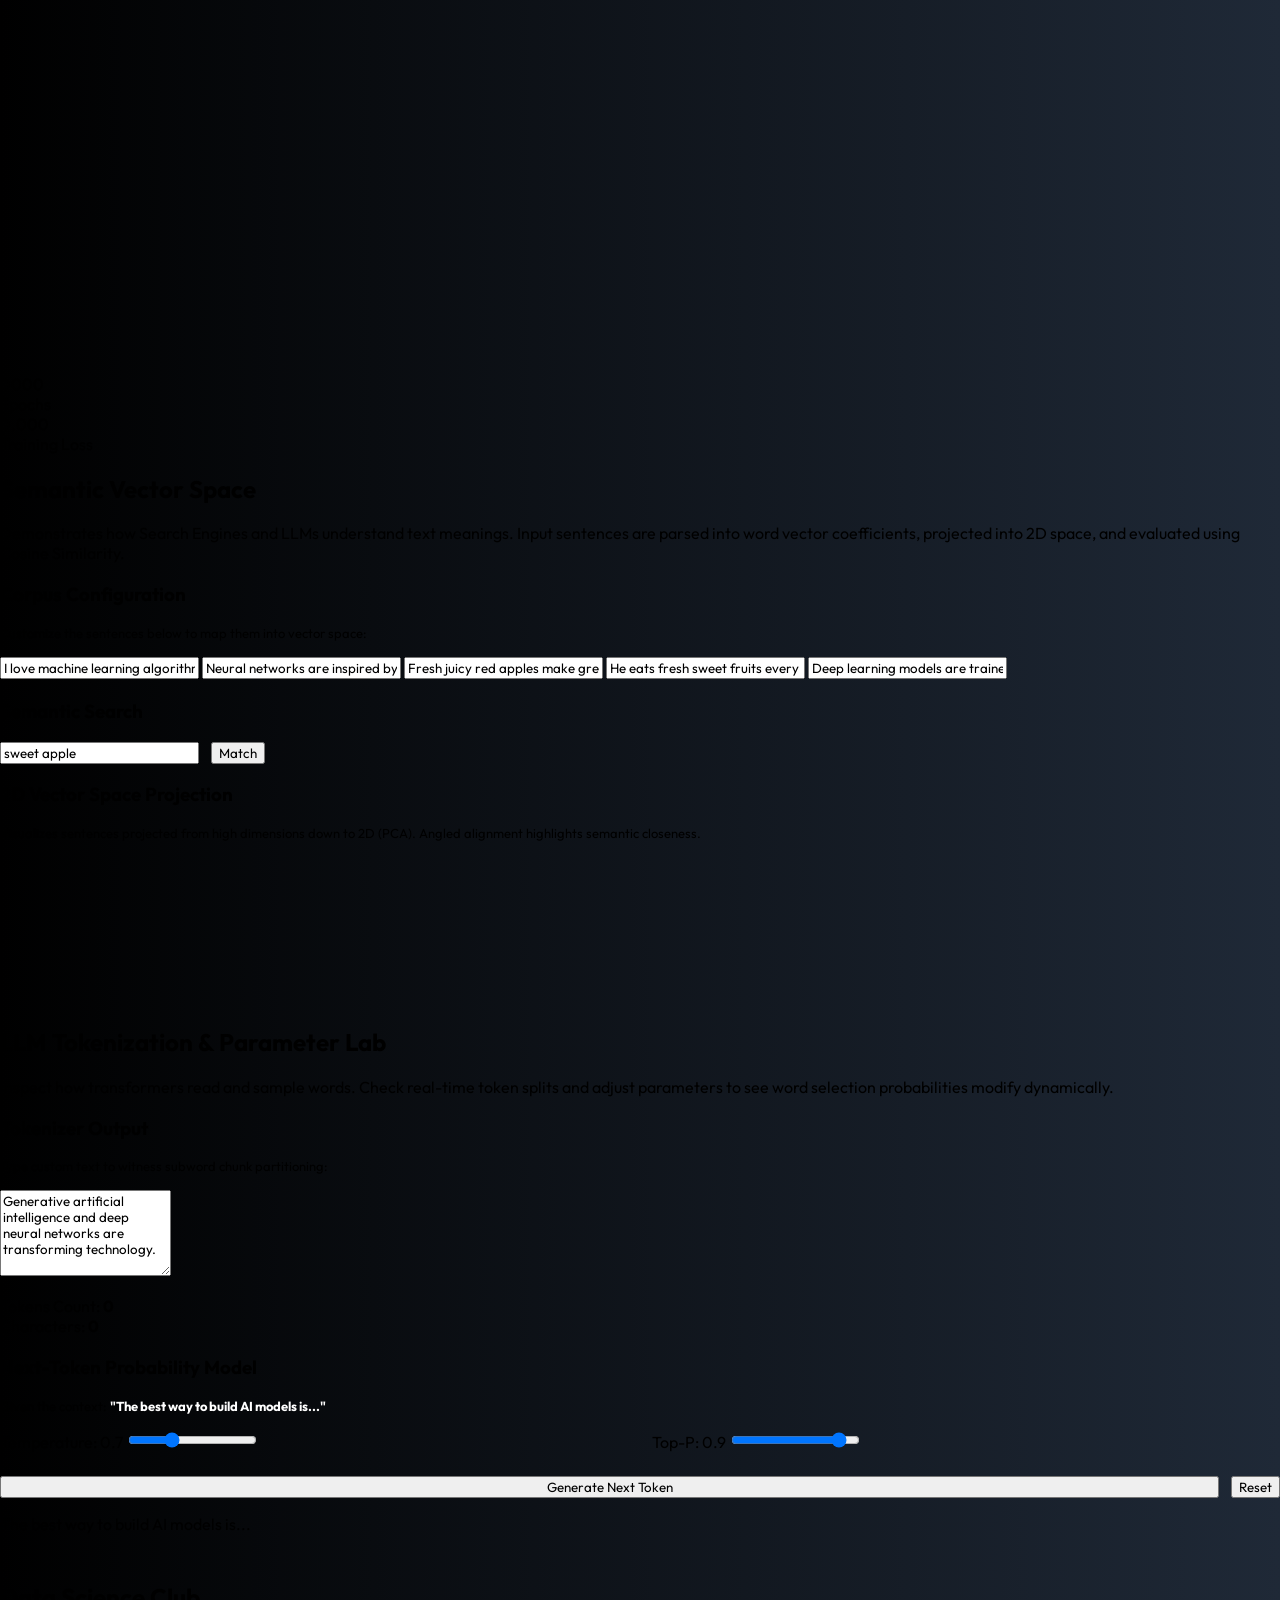
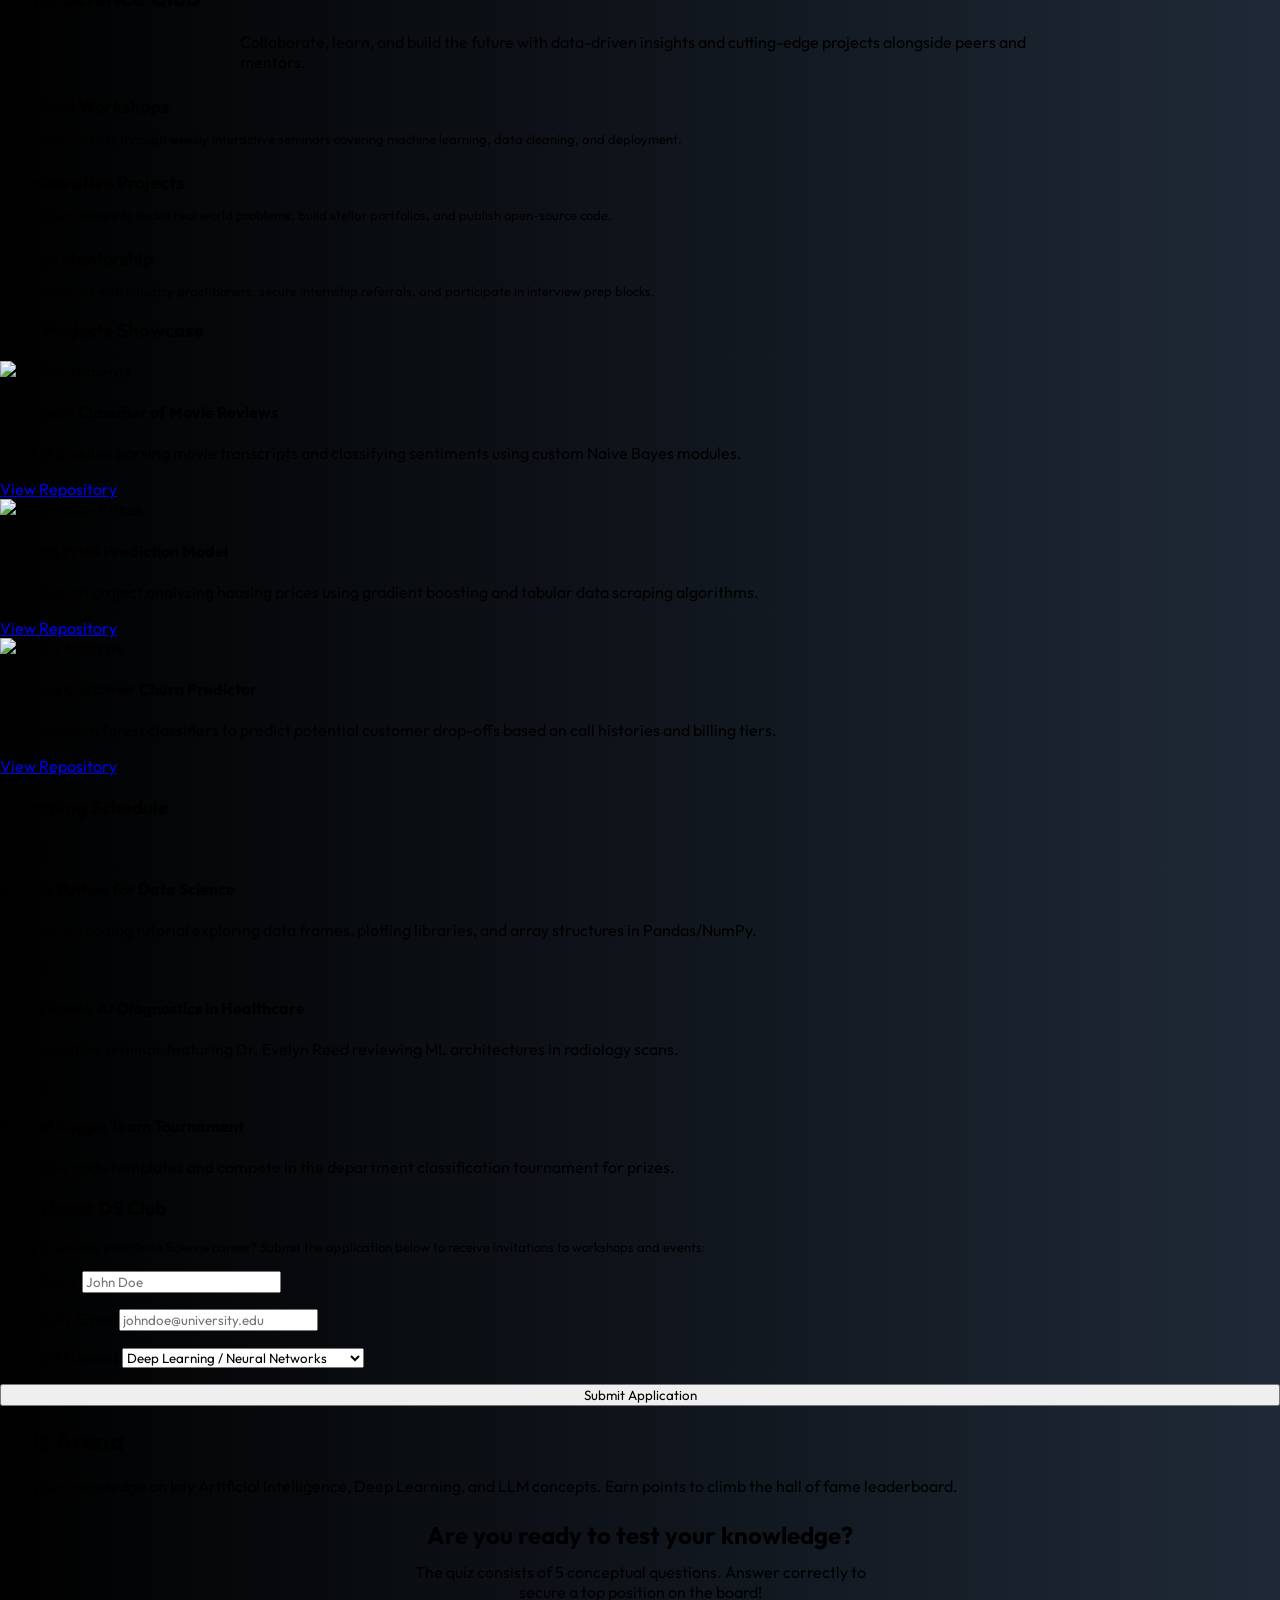
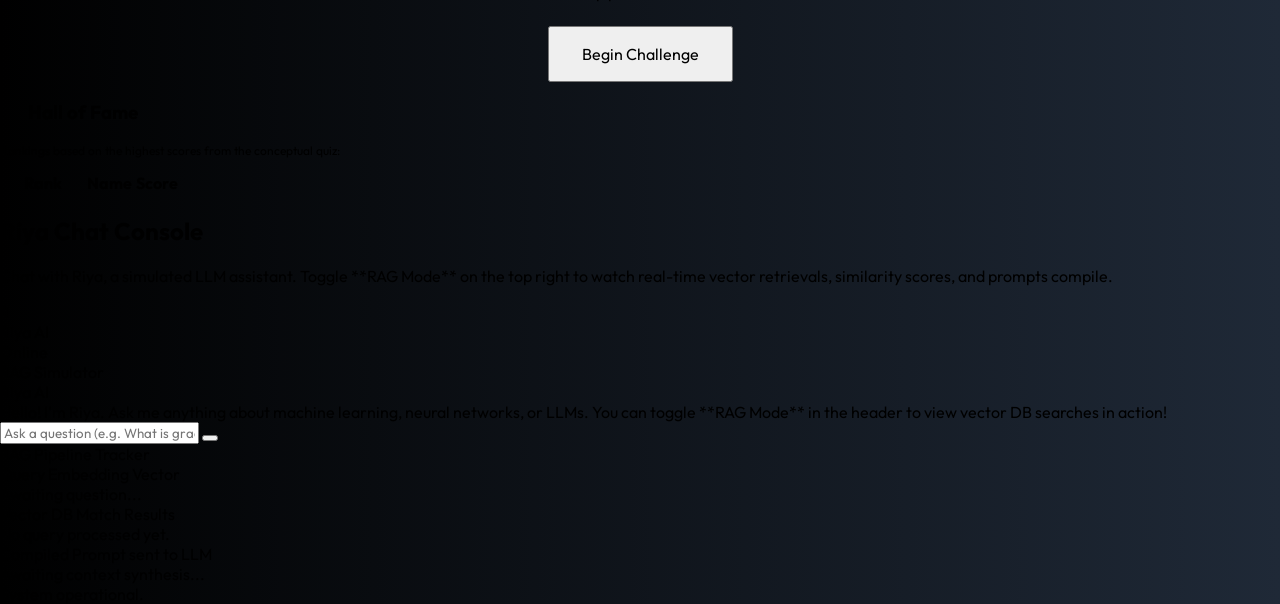
==== commit 3df77af4: "Update index.html" ====
--- a/index.html
+++ b/index.html
@@ -1,224 +1,630 @@
 <!DOCTYPE html>
-<html>
-
+<html lang="en">
 <head>
     <meta charset="utf-8">
-    <script type="module" src="https://gradio.s3-us-west-2.amazonaws.com/3.39.0/gradio.js"></script>
+    <meta name="viewport" content="width=device-width, initial-scale=1.0">
+    <title>Nexus ML & Generative AI Studio</title>
+    <!-- CSS Design System -->
+    <link rel="stylesheet" href="index.css">
+    <!-- Lucide Icons -->
+    <script src="https://unpkg.com/lucide@latest"></script>
 </head>
-  <link rel="stylesheet" href="index.css">
 <body>
-    <div class="main-container" id="main">
-        <div class="description-container">
-            <div class="nxtwave-logo">
-                <svg width="82" height="40" fill="none" xmlns="http://www.w3.org/2000/svg">
-                    <path d="M64.678 22.746h-7.834c-1.768 0-3.199 1.454-3.199 3.258v10.722c0 1.797 1.43 3.258 3.199 3.258h7.834c1.768 0 3.198-1.454 3.198-3.258v-10.73c.007-1.796-1.43-3.25-3.198-3.25Zm-.23 5.34h-4.902v1.92h4.665v2.323h-4.665v2.308h4.902v2.301h-7.367V25.785h7.374v2.3h-.007Zm-33.134-5.341h-2.796l-7.05 17.23h4.161l1.093-2.914h6.375l1.092 2.915h4.162l-7.037-17.23Zm-3.263 10.752 1.876-4.967 1.847 4.967h-3.723Zm24.036-10.752-6.813 17.23h-2.796l-6.835-17.23h4.211l4.032 10.781 3.968-10.78h4.233ZM22.08 25.93l-3.695 12.242a2.52 2.52 0 0 1-2.408 1.804h-.021a2.516 2.516 0 0 1-2.386-1.753l-2.1-6.42a.64.64 0 0 0-1.221 0l-2.12 6.427a2.516 2.516 0 0 1-2.386 1.746 2.526 2.526 0 0 1-2.408-1.811L0 29.15h2.566c.84 0 1.588.563 1.825 1.388l.54 2.133c.359 1.242 2.033 1.38 2.58.212l1.214-4.733a2.237 2.237 0 0 1 2.128-1.563c.963 0 1.818.628 2.12 1.555l1.25 4.77c.561 1.154 2.229 1.015 2.58-.226l1.654-7.735-1.811-.49L21.69 20.3l2.343 6.157-1.955-.526ZM14.109 0v17.23H10.19L3.816 6.676V17.23H0V0h3.896l6.396 10.503V0h3.817Zm13.396 0-3.177 5.244.036.059.014.022.395.657 1.086 1.68.654 1L32.054 0h-4.55Zm-.991 8.686-1.76 2.79v-.008l-.267.431-.18.285 3.177 5.047h4.571l-5.54-8.545Zm11.283-5.129h-4.96V0h13.764v3.557h-4.937v13.674h-3.867V3.556ZM26.513 8.663v.021l.007-.014-.007-.007Zm-2.07-1.001-1.092-1.68-.395-.657-.015-.022L19.728 0h-4.57l4.563 7.143.978 1.534-1.129 1.746-4.391 6.807h4.578l1.042-1.68.158-.255 2.106-3.397.266-.43.007.007 1.761-2.805-.654-1.008Z" fill="#fff"></path>
-                    <path opacity=".25" d="m27.505 0-3.177 5.244.036.059.014.022.396.657 1.085 1.68.654 1L32.054 0h-4.55Zm-.991 8.686-1.76 2.79v-.008l-.267.431-.18.285 3.178 5.047h4.57l-5.54-8.545Zm-8.056 16.265 3.622.979-1.351 4.485-3.242-.92.97-4.544ZM41.664 3.558h-3.867v4.755h3.867V3.558Zm-31.372 6.945 3.816 6.325V4.608l-3.816 1.395v4.5ZM3.816 6.757 0 .432v12.227l3.816-1.395V6.757Zm22.899 30.296 1.337-3.557h3.723l1.315 3.557h-6.375Zm17.171-3.527 1.919 5.113 3.45-8.736-2.969-2.892-2.4 6.515Z" fill="#fff"></path>
-                    <path d="M71.817 35.813v-.884h4.099v.884h-1.528V40h-1.043v-4.187h-1.528Zm4.773-.884h1.302l1.374 3.407h.059l1.374-3.407H82V40h-1.023v-3.3h-.042l-1.291 3.275h-.697l-1.291-3.288h-.042V40h-1.023v-5.071Z" fill="#fff"></path>
-                </svg>
+    <div class="app-container">
+        
+        <!-- Mobile Header Bar -->
+        <div class="mobile-header">
+            <div class="brand-logo-glow">N</div>
+            <h1 class="brand-name">Nexus Studio</h1>
+            <button class="menu-toggle-btn" id="mobile-menu-toggle">
+                <i data-lucide="menu"></i>
+            </button>
+        </div>
+
+        <!-- Sidebar Navigation -->
+        <aside class="sidebar" id="app-sidebar">
+            <div class="sidebar-brand">
+                <div class="brand-logo-glow">N</div>
+                <h1 class="brand-name">Nexus Studio</h1>
             </div>
-            <div class="profile-section">
-                <div class="profile-pic-container">
-                    <div class="profile-pic">
-                        <img class='student-pic' src="https://herobot.app/wp-content/uploads/2022/11/AI-bot-1.jpg" alt="ProfilePic" />
-                    </div>
-                </div>
-                <div class="profile-info-container">
-                    <h3 class="name">Rahul Attuluri</h3>
-                    <p class="bot-extra-info">21 Years Old | Youthful | Intelligent & Dynamic AI</p>
-                </div>
-            </div>
-            <div class="project-details-container">
-                <div class="project-heading">
-                    <h1 class="heading">Generative AI Project</h1>
-                </div>
-                <div class="project-description">
-                    <p class="description">Riya can be your All-in-One Assistant, from answering questions to engaging in casual conversations</p>
-                </div>
-            </div>
-            <div class="i-have-learnt-section">
-                <p class="i-have-learnt">I've learnt:</p>
-                <div class="topics-list">
-                    <div class="topic-icon">
-                        <div class="tooltip" id="googleColab">
-                            <!-- openai_svgrepo_com_1 -->
-                            <svg width="41" height="24" viewBox="0 0 41 24" fill="none" xmlns="http://www.w3.org/2000/svg" class="zoom-svg">
+            <nav class="sidebar-nav">
+                <div class="nav-item active" data-tab="dashboard">
+                    <i data-lucide="layout-dashboard"></i>
+                    <span>Dashboard Home</span>
+                </div>
+                <div class="nav-item" data-tab="neural">
+                    <i data-lucide="network"></i>
+                    <span>Neural Network Lab</span>
+                </div>
+                <div class="nav-item" data-tab="vector">
+                    <i data-lucide="milestone"></i>
+                    <span>Semantic Vector Space</span>
+                </div>
+                <div class="nav-item" data-tab="tokenizer">
+                    <i data-lucide="binary"></i>
+                    <span>LLM Parameter Lab</span>
+                </div>
+                <div class="nav-item" data-tab="ds-club">
+                    <i data-lucide="users"></i>
+                    <span>DS Club Portal</span>
+                </div>
+                <div class="nav-item" data-tab="quiz">
+                    <i data-lucide="trophy"></i>
+                    <span>Quiz Arena</span>
+                </div>
+                <div class="nav-item" data-tab="ai-chat">
+                    <i data-lucide="message-square-code"></i>
+                    <span>Riya Chat (RAG)</span>
+                </div>
+            </nav>
+        </aside>
+
+        <!-- Main Content Viewer -->
+        <main class="main-content">
+
+            <!-- TAB 1: DASHBOARD HOME -->
+            <section class="tab-content active-tab" id="tab-dashboard">
+                <div class="panel-card">
+                    <div class="profile-section-hero">
+                        <div class="profile-avatar-container">
+                            <img class="profile-avatar" src="https://herobot.app/wp-content/uploads/2022/11/AI-bot-1.jpg" alt="Rahul Attuluri" />
+                        </div>
+                        <div class="profile-meta">
+                            <h2>Rahul Attuluri</h2>
+                            <p class="page-subtitle" style="margin-bottom: 0;">21 Years Old | Youthful | Intelligent & Dynamic AI Developer</p>
+                            <span class="profile-badge">GenAI Explorer</span>
+                        </div>
+                    </div>
+                </div>
+
+                <div class="panel-card">
+                    <h3 class="section-title">Generative AI Project Overview</h3>
+                    <p class="page-subtitle">Riya can be your All-in-One Assistant, from answering complex coding questions to performing semantic documents lookup using RAG. Navigate through the tabs on the left to test out working ML concepts in real-time!</p>
+                </div>
+
+                <div class="panel-card">
+                    <h3 class="section-title">Core Skills Gained</h3>
+                    <div class="topics-grid">
+                        <div class="topic-chip" title="Google Colab - Notebooks for training models.">
+                            <svg width="28" height="24" viewBox="0 0 41 24" fill="none" xmlns="http://www.w3.org/2000/svg">
                                 <path d="M7.50478 7.85331L3.53332 3.86494C1.34239 6.06057 0.111938 9.03566 0.111938 12.1374C0.111938 15.2392 1.34239 18.2143 3.53332 20.4099L7.52168 16.4215C6.38527 15.2865 5.74533 13.7471 5.74216 12.1409C5.73899 10.5347 6.37286 8.99286 7.50478 7.85331Z" fill="#E8710A" />
                                 <path d="M3.53333 3.86497L7.50479 7.85334C8.06826 7.28921 8.7374 6.84167 9.47395 6.53633C10.2105 6.23099 11 6.07383 11.7974 6.07383C12.5947 6.07383 13.3842 6.23099 14.1208 6.53633C14.8573 6.84167 15.5264 7.28921 16.0899 7.85334L18.9798 2.90168L18.8108 2.76648C16.5567 1.08477 13.7727 0.270336 10.9676 0.47203C8.1625 0.673723 5.52366 1.87807 3.53333 3.86497Z" fill="#F9AB00" />
                                 <path d="M18.9967 21.3731L16.0899 16.4384C15.5264 17.0025 14.8573 17.45 14.1208 17.7554C13.3842 18.0607 12.5947 18.2179 11.7974 18.2179C11 18.2179 10.2105 18.0607 9.47395 17.7554C8.7374 17.45 8.06826 17.0025 7.50479 16.4384L3.53333 20.4267C5.51969 22.3959 8.14522 23.5892 10.935 23.7906C13.7247 23.9921 16.4945 23.1885 18.7432 21.5252L18.9291 21.3731" fill="#F9AB00" />
                                 <path d="M20.1121 3.86492C17.9211 6.06054 16.6907 9.03563 16.6907 12.1374C16.6907 15.2392 17.9211 18.2142 20.1121 20.4099L24.1004 16.4215C22.962 15.283 22.3224 13.739 22.3224 12.1289C22.3224 10.5189 22.962 8.97484 24.1004 7.83638C25.2389 6.69792 26.783 6.05834 28.393 6.05834C30.003 6.05834 31.5471 6.69792 32.6855 7.83638L36.6908 3.86492C35.603 2.77499 34.3109 1.91029 32.8885 1.3203C31.4661 0.730318 29.9413 0.426636 28.4014 0.426636C26.8615 0.426636 25.3367 0.730318 23.9144 1.3203C22.492 1.91029 21.1999 2.77499 20.1121 3.86492Z" fill="#F9AB00" />
                                 <path d="M36.6908 3.86494L32.7193 7.85331C33.8578 8.99177 34.4974 10.5359 34.4974 12.1459C34.4974 13.7559 33.8578 15.3 32.7193 16.4384C31.5809 17.5769 30.0368 18.2165 28.4268 18.2165C26.8168 18.2165 25.2727 17.5769 24.1342 16.4384L20.1121 20.4268C22.3083 22.6253 25.2879 23.8613 28.3955 23.8629C29.9342 23.8636 31.4579 23.5613 32.8798 22.9732C34.3017 22.3851 35.5938 21.5227 36.6824 20.4353C37.7709 19.3478 38.6347 18.0566 39.2242 16.6353C39.8138 15.214 40.1176 13.6905 40.1184 12.1518C40.1192 10.6132 39.8169 9.08937 39.2288 7.6675C38.6407 6.24563 37.7783 4.95352 36.6908 3.86494Z" fill="#E8710A" />
                             </svg>
-                            <span class="tooltiptext">Google Colab</span>
-                        </div>
-
-                    </div>
-                    <div class="topic-icon">
-                        <div class="tooltip" id="openAi">
-
-                            <svg width="19" height="18" fill="none" xmlns="http://www.w3.org/2000/svg" class="zoom-svg open-ai-logo">
-                                <g clip-path="url(#a)">
-                                    <path d="M17.264 7.366a4.488 4.488 0 0 0-.387-3.683 4.534 4.534 0 0 0-4.882-2.175 4.55 4.55 0 0 0-7.707 1.628A4.489 4.489 0 0 0 1.29 5.311a4.535 4.535 0 0 0 .557 5.323 4.485 4.485 0 0 0 .383 3.683 4.538 4.538 0 0 0 4.886 2.175A4.488 4.488 0 0 0 10.498 18a4.542 4.542 0 0 0 4.329-3.154 4.49 4.49 0 0 0 2.998-2.175 4.542 4.542 0 0 0-.56-5.305Zm-6.766 9.456a3.357 3.357 0 0 1-2.158-.78l.107-.061 3.584-2.069a.596.596 0 0 0 .294-.51V8.348l1.515.876a.053.053 0 0 1 .029.04v4.186a3.378 3.378 0 0 1-3.371 3.37Zm-7.246-3.094a3.353 3.353 0 0 1-.4-2.26l.106.063 3.587 2.07a.578.578 0 0 0 .585 0l4.382-2.527v1.749c0 .01-.002.018-.007.026a.06.06 0 0 1-.017.02l-3.63 2.094a3.374 3.374 0 0 1-4.606-1.235Zm-.944-7.806a3.364 3.364 0 0 1 1.774-1.48V8.7a.575.575 0 0 0 .291.507l4.361 2.516-1.515.877a.057.057 0 0 1-.053 0l-3.623-2.09a3.378 3.378 0 0 1-1.235-4.606v.018Zm12.448 2.892L10.38 6.273l1.511-.873a.057.057 0 0 1 .053 0l3.623 2.093a3.37 3.37 0 0 1-.507 6.079V9.314a.593.593 0 0 0-.305-.5Zm1.508-2.268-.107-.064-3.58-2.086a.582.582 0 0 0-.59 0L7.61 6.922V5.173a.05.05 0 0 1 .02-.046l3.624-2.09a3.375 3.375 0 0 1 5.01 3.495v.014ZM6.783 9.647l-1.515-.873a.06.06 0 0 1-.029-.042V4.556a3.374 3.374 0 0 1 5.532-2.59l-.107.06-3.583 2.068a.596.596 0 0 0-.295.511l-.003 5.042Zm.823-1.774 1.951-1.125 1.955 1.125v2.25l-1.948 1.125-1.955-1.125-.003-2.25Z" fill="#0EA982"></path>
-                                </g>
-                                <defs>
-                                    <clipPath id="a">
-                                        <path fill="#fff" transform="translate(.553)" d="M0 0h18v18H0z"></path>
-                                    </clipPath>
-                                </defs>
-                            </svg>
-                            <span class="tooltiptext">Open AI</span>
-                        </div>
-                    </div>
-                    <div class="topic-icon">
-                        <div class="tooltip" id="langChain">
-                            <img src="https://res.cloudinary.com/davztmw2w/image/upload/v1690651288/image_301_m0b2pw.png" class="zoom-svg langchain-logo" />
-                            <!-- <svg width="19" height="18" fill="none" xmlns="http://www.w3.org/2000/svg" class="zoom-svg">
-                                <g clip-path="url(#a)">
-                                    <path d="M17.264 7.366a4.488 4.488 0 0 0-.387-3.683 4.534 4.534 0 0 0-4.882-2.175 4.55 4.55 0 0 0-7.707 1.628A4.489 4.489 0 0 0 1.29 5.311a4.535 4.535 0 0 0 .557 5.323 4.485 4.485 0 0 0 .383 3.683 4.538 4.538 0 0 0 4.886 2.175A4.488 4.488 0 0 0 10.498 18a4.542 4.542 0 0 0 4.329-3.154 4.49 4.49 0 0 0 2.998-2.175 4.542 4.542 0 0 0-.56-5.305Zm-6.766 9.456a3.357 3.357 0 0 1-2.158-.78l.107-.061 3.584-2.069a.596.596 0 0 0 .294-.51V8.348l1.515.876a.053.053 0 0 1 .029.04v4.186a3.378 3.378 0 0 1-3.371 3.37Zm-7.246-3.094a3.353 3.353 0 0 1-.4-2.26l.106.063 3.587 2.07a.578.578 0 0 0 .585 0l4.382-2.527v1.749c0 .01-.002.018-.007.026a.06.06 0 0 1-.017.02l-3.63 2.094a3.374 3.374 0 0 1-4.606-1.235Zm-.944-7.806a3.364 3.364 0 0 1 1.774-1.48V8.7a.575.575 0 0 0 .291.507l4.361 2.516-1.515.877a.057.057 0 0 1-.053 0l-3.623-2.09a3.378 3.378 0 0 1-1.235-4.606v.018Zm12.448 2.892L10.38 6.273l1.511-.873a.057.057 0 0 1 .053 0l3.623 2.093a3.37 3.37 0 0 1-.507 6.079V9.314a.593.593 0 0 0-.305-.5Zm1.508-2.268-.107-.064-3.58-2.086a.582.582 0 0 0-.59 0L7.61 6.922V5.173a.05.05 0 0 1 .02-.046l3.624-2.09a3.375 3.375 0 0 1 5.01 3.495v.014ZM6.783 9.647l-1.515-.873a.06.06 0 0 1-.029-.042V4.556a3.374 3.374 0 0 1 5.532-2.59l-.107.06-3.583 2.068a.596.596 0 0 0-.295.511l-.003 5.042Zm.823-1.774 1.951-1.125 1.955 1.125v2.25l-1.948 1.125-1.955-1.125-.003-2.25Z" fill="#0EA982"></path>
-                                </g>
-                                <defs>
-                                    <clipPath id="a">
-                                        <path fill="#fff" transform="translate(.553)" d="M0 0h18v18H0z"></path>
-                                    </clipPath>
-                                </defs>
-                            </svg> -->
-                            <span class="tooltiptext">LangChain</span>
-                        </div>
-                    </div>
-                    <div class="topic-icon">
-                        <div class="tooltip" id="gradio">
-                            <img src="https://res.cloudinary.com/davztmw2w/image/upload/v1690650885/image_297_1_jrfh7o.jpg" class="zoom-svg gradio-logo" />
-                            <span class="tooltiptext">Gradio</span>
-                        </div>
-                    </div>
-                    <div class="topic-icon">
-                        <div class="tooltip" id="playHt">
-                            <img src="https://res.cloudinary.com/davztmw2w/image/upload/v1690651855/play-ht_sotxmf.webp" class="zoom-svg playht-logo" />
-                            <span class="tooltiptext">PlayHT</span>
-                        </div>
-                    </div>
-                    <div class="topic-icon">
-                        <div class="tooltip" id="huggingFace">
-                            <img src="https://res.cloudinary.com/davztmw2w/image/upload/v1690651476/image_300_c8gpca.png" class="zoom-svg hugging-face-logo" />
-                            <span class="tooltiptext">Hugging Face</span>
-                        </div>
-                    </div>
-                </div>
-                <div class="about-section"></div>
-            </div>
-            <div class='cards-container'>
-                <div class='card'>
-                    <div class='img-txt'>
-                        <img src='https://nxtwave-website-media-files.s3.ap-south-1.amazonaws.com/ccbp-website/ai-workshop/project-submission/academy-log.png' class='card-logo' alt='logo' loading='lazy' />
-                        <p class='text'>For 12th/intermediate completed students
-                            1st, 2nd & 3rd year students in college</p>
-                        <ul>
-                            <li class='list-item'>Build 25+ real-world industry-level projects</li>
-                            <li class='list-item'>Masterclasses by industry experts</li>
-                            <li class='list-item'>Placement assistance up to ₹24 LPA</li>
-                            <li class='list-item'>1700+ companies hired NxtWave students</li>
+                            <span class="topic-name">Google Colab</span>
+                        </div>
+                        <div class="topic-chip" title="OpenAI API - Integrations with GPT models.">
+                            <img src="https://res.cloudinary.com/davztmw2w/image/upload/v1690651288/image_301_m0b2pw.png" alt="OpenAI" class="topic-logo" style="filter: hue-rotate(140deg);" />
+                            <span class="topic-name">OpenAI API</span>
+                        </div>
+                        <div class="topic-chip" title="LangChain - Agent framework for prompt execution.">
+                            <img src="https://res.cloudinary.com/davztmw2w/image/upload/v1690651288/image_301_m0b2pw.png" class="topic-logo" alt="LangChain" />
+                            <span class="topic-name">LangChain</span>
+                        </div>
+                        <div class="topic-chip" title="Gradio - Python dashboard creator.">
+                            <img src="https://res.cloudinary.com/davztmw2w/image/upload/v1690650885/image_297_1_jrfh7o.jpg" class="topic-logo" alt="Gradio" />
+                            <span class="topic-name">Gradio UI</span>
+                        </div>
+                        <div class="topic-chip" title="PlayHT - Speech synthesizers.">
+                            <img src="https://res.cloudinary.com/davztmw2w/image/upload/v1690651855/play-ht_sotxmf.webp" class="topic-logo" alt="PlayHT" />
+                            <span class="topic-name">PlayHT</span>
+                        </div>
+                        <div class="topic-chip" title="Hugging Face - Hub for hosting open source transformers.">
+                            <img src="https://res.cloudinary.com/davztmw2w/image/upload/v1690651476/image_300_c8gpca.png" class="topic-logo" alt="Hugging Face" />
+                            <span class="topic-name">Hugging Face</span>
+                        </div>
+                    </div>
+                </div>
+
+                <div class="academy-grid">
+                    <div class="academy-card">
+                        <img src="https://nxtwave-website-media-files.s3.ap-south-1.amazonaws.com/ccbp-website/ai-workshop/project-submission/academy-log.png" class="academy-logo" alt="Academy Log" />
+                        <p class="academy-text">For 12th completed and college undergrads</p>
+                        <ul class="academy-bullets">
+                            <li>Build 25+ real-world projects</li>
+                            <li>Placement assistance up to ₹24 LPA</li>
+                            <li>1700+ hiring corporate partners</li>
                         </ul>
-                    </div>
-                    <div>
-                        <a href='https://www.ccbp.in/ai-workshop-free-webinar?utm_source=website&utm_campaign=4.0-tribe-academy-ai-workshop-inbound-certificate-linkedin&utm_medium=linkedin' target="_blank" class='btn'>Know More</a>
-                    </div>
-
-                </div>
-                <div class='card'>
-                    <div class='img-txt'>
-                        <img src='https://nxtwave-website-media-files.s3.ap-south-1.amazonaws.com/ccbp-website/ai-workshop/project-submission/intensive-3_0.png' class='card-logo' alt='logo' loading='lazy' />
-                        <p class='text'>For graduates & final-year students of any branch or degree</p>
-                        <ul>
-                            <li class='list-item'>Choose your job track - MERN/Java Full Stack, Data Analytics, QA Testing</li>
-                            <li class='list-item'>Build real-world industry-level projects</li>
-                            <li class='list-item'>Masterclasses by industry experts</li>
-                            <li class='list-item'>Placement assistance for up to 16 months</li>
+                        <a href="https://www.ccbp.in/ai-workshop-free-webinar" target="_blank"><button class="btn-primary" style="width:100%; justify-content:center;">Know More</button></a>
+                    </div>
+                    <div class="academy-card">
+                        <img src="https://nxtwave-website-media-files.s3.ap-south-1.amazonaws.com/ccbp-website/ai-workshop/project-submission/intensive-3_0.png" class="academy-logo" alt="Intensive Log" />
+                        <p class="academy-text">For graduates and final year job seekers</p>
+                        <ul class="academy-bullets">
+                            <li>MERN / Full Stack / Data tracks</li>
+                            <li>Build industry-ready backends</li>
+                            <li>Placement guidance for 16 months</li>
                         </ul>
-                    </div>
-                    <div>
-                        <a href='https://www.ccbp.in/net?utm_source=net&utm_medium=message&utm_campaign=net-intensive-online-employabilitytest-registration' target="_blank" class='btn'>Know More</a>
-                    </div>
-
-                </div>
-                <div class='card'>
-                    <div class='img-txt'>
-                        <img src='https://nxtwave-website-media-files.s3.ap-south-1.amazonaws.com/ccbp-website/ai-workshop/project-submission/nxtwave-abord.png' class='card-logo' alt='logo' loading='lazy' />
-                        <p class='text'>For graduates & final-year students of any branch or degree</p>
-                        <ul>
-                            <li class='list-item'>Profile Building</li>
-                            <li class='list-item'>Counselling - End to End process (From application to till Visa and Ticket booking)</li>
-                            <li class='list-item'>Test-Prep Classes : IELTS - TOEFL - PTE - GRE</li>
+                        <a href="https://www.ccbp.in/net" target="_blank"><button class="btn-primary" style="width:100%; justify-content:center;">Know More</button></a>
+                    </div>
+                    <div class="academy-card">
+                        <img src="https://nxtwave-website-media-files.s3.ap-south-1.amazonaws.com/ccbp-website/ai-workshop/project-submission/nxtwave-abord.png" class="academy-logo" alt="Abroad Log" />
+                        <p class="academy-text">For students aspiring for foreign universities</p>
+                        <ul class="academy-bullets">
+                            <li>Foreign profile building</li>
+                            <li>End to End application counseling</li>
+                            <li>IELTS / GRE prep classes</li>
                         </ul>
-                    </div>
-                    <div>
-                        <a href='https://abroad.ccbp.in/' target="_blank" class='btn'>Know More</a>
-                    </div>
-
-                </div>
-            </div>
-            <div class="footer-section footer-desktop">
-                <div class="footer-info">
-                    <span class="heart-beat">❤️</span> Built during Gen AI workshop
-                </div>
-                <div class="divider-container">
-                    <div class="divider"></div>
-                </div>
-                <div class="share-now">
-                    <p class="footer-info share-now-text">Share on&nbsp;&nbsp;</p>
-                    <div class="icons-container">
-                        <div class="social-icon whatsapp">
-                            <svg width="25" height="25" xmlns="http://www.w3.org/2000/svg" focusable="false" viewBox="0 0 24 24" color="var(--token-5b5d5d35-d634-4828-be5e-9e6eeb626953, rgb(148, 163, 184)) /* {&quot;name&quot;:&quot;Text normal&quot;} */" style="user-select: none; width: 100%; height: 100%; display: inline-block; fill: var(--token-5b5d5d35-d634-4828-be5e-9e6eeb626953, rgb(148, 163, 184)); flex-shrink: 0;">
-                                <path d="M16.75 13.96c.25.13.41.2.46.3.06.11.04.61-.21 1.18-.2.56-1.24 1.1-1.7 1.12-.46.02-.47.36-2.96-.73-2.49-1.09-3.99-3.75-4.11-3.92-.12-.17-.96-1.38-.92-2.61.05-1.22.69-1.8.95-2.04.24-.26.51-.29.68-.26h.47c.15 0 .36-.06.55.45l.69 1.87c.06.13.1.28.01.44l-.27.41-.39.42c-.12.12-.26.25-.12.5.12.26.62 1.09 1.32 1.78.91.88 1.71 1.17 1.95 1.3.24.14.39.12.54-.04l.81-.94c.19-.25.35-.19.58-.11l1.67.88M12 2a10 10 0 0 1 10 10 10 10 0 0 1-10 10c-1.97 0-3.8-.57-5.35-1.55L2 22l1.55-4.65A9.969 9.969 0 0 1 2 12 10 10 0 0 1 12 2m0 2a8 8 0 0 0-8 8c0 1.72.54 3.31 1.46 4.61L4.5 19.5l2.89-.96A7.95 7.95 0 0 0 12 20a8 8 0 0 0 8-8 8 8 0 0 0-8-8z"></path>
-                            </svg>
-                        </div>
-                        <div class="social-icon twitter">
-                            <svg width="25" height="25" viewBox="0 0 25 25" fill="none" xmlns="http://www.w3.org/2000/svg">
-                                <path d="M22.7576 6.7644C21.9876 7.1144 21.1576 7.3444 20.2976 7.4544C21.1776 6.9244 21.8576 6.0844 22.1776 5.0744C21.3476 5.5744 20.4276 5.9244 19.4576 6.1244C18.6676 5.2644 17.5576 4.7644 16.2976 4.7644C13.9476 4.7644 12.0276 6.6844 12.0276 9.0544C12.0276 9.3944 12.0676 9.7244 12.1376 10.0344C8.57765 9.8544 5.40765 8.1444 3.29765 5.5544C2.92765 6.1844 2.71765 6.9244 2.71765 7.7044C2.71765 9.1944 3.46765 10.5144 4.62765 11.2644C3.91765 11.2644 3.25765 11.0644 2.67765 10.7644V10.7944C2.67765 12.8744 4.15765 14.6144 6.11765 15.0044C5.48837 15.1766 4.82774 15.2006 4.18765 15.0744C4.45925 15.9269 4.99118 16.6728 5.70866 17.2073C6.42614 17.7419 7.29309 18.0381 8.18765 18.0544C6.67128 19.2548 4.79164 19.9037 2.85765 19.8944C2.51765 19.8944 2.17765 19.8744 1.83765 19.8344C3.73765 21.0544 5.99765 21.7644 8.41765 21.7644C16.2976 21.7644 20.6276 15.2244 20.6276 9.5544C20.6276 9.3644 20.6276 9.1844 20.6176 8.9944C21.4576 8.3944 22.1776 7.6344 22.7576 6.7644Z" fill="#94A3B8" />
-                            </svg>
-
-                        </div>
-                        <div class="social-icon linkedin">
-                            <svg width="25" height="25" viewBox="0 0 25 25" fill="none" xmlns="http://www.w3.org/2000/svg">
-                                <path d="M19.2977 3.7644C19.8281 3.7644 20.3368 3.97512 20.7119 4.35019C21.087 4.72526 21.2977 5.23397 21.2977 5.7644V19.7644C21.2977 20.2948 21.087 20.8035 20.7119 21.1786C20.3368 21.5537 19.8281 21.7644 19.2977 21.7644H5.29767C4.76724 21.7644 4.25853 21.5537 3.88345 21.1786C3.50838 20.8035 3.29767 20.2948 3.29767 19.7644V5.7644C3.29767 5.23397 3.50838 4.72526 3.88345 4.35019C4.25853 3.97512 4.76724 3.7644 5.29767 3.7644H19.2977ZM18.7977 19.2644V13.9644C18.7977 13.0998 18.4542 12.2706 17.8428 11.6592C17.2315 11.0479 16.4023 10.7044 15.5377 10.7044C14.6877 10.7044 13.6977 11.2244 13.2177 12.0044V10.8944H10.4277V19.2644H13.2177V14.3344C13.2177 13.5644 13.8377 12.9344 14.6077 12.9344C14.979 12.9344 15.3351 13.0819 15.5976 13.3445C15.8602 13.607 16.0077 13.9631 16.0077 14.3344V19.2644H18.7977ZM7.17767 9.3244C7.62323 9.3244 8.05055 9.14741 8.36561 8.83234C8.68067 8.51728 8.85767 8.08997 8.85767 7.6444C8.85767 6.7144 8.10767 5.9544 7.17767 5.9544C6.72945 5.9544 6.29959 6.13246 5.98266 6.44939C5.66572 6.76633 5.48767 7.19619 5.48767 7.6444C5.48767 8.5744 6.24767 9.3244 7.17767 9.3244ZM8.56767 19.2644V10.8944H5.79767V19.2644H8.56767Z" fill="#94A3B8" />
-                            </svg>
-                        </div>
-                    </div>
-                </div>
-            </div>
-        </div>
-        <div class="chat-bot-container">
-            <gradio-app src="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"></gradio-app>
-        </div>
-        <div class="footer-section footer-mobile">
-            <div class="footer-info">
-                <span class="heart-beat">❤️</span> Built during Gen AI workshop
-            </div>
-            <div class="divider-container">
-                <div class="divider"></div>
-            </div>
-            <div class="share-now">
-                <p class="footer-info share-now-text">Share on&nbsp;</p>
-                <div class="icons-container">
-                    <div class="social-icon whatsapp">
-                        <svg width="25" height="25" xmlns="http://www.w3.org/2000/svg" focusable="false" viewBox="0 0 24 24" color="var(--token-5b5d5d35-d634-4828-be5e-9e6eeb626953, rgb(148, 163, 184)) /* {&quot;name&quot;:&quot;Text normal&quot;} */" style="user-select: none; width: 100%; height: 100%; display: inline-block; fill: var(--token-5b5d5d35-d634-4828-be5e-9e6eeb626953, rgb(148, 163, 184)); flex-shrink: 0;">
-                            <path d="M16.75 13.96c.25.13.41.2.46.3.06.11.04.61-.21 1.18-.2.56-1.24 1.1-1.7 1.12-.46.02-.47.36-2.96-.73-2.49-1.09-3.99-3.75-4.11-3.92-.12-.17-.96-1.38-.92-2.61.05-1.22.69-1.8.95-2.04.24-.26.51-.29.68-.26h.47c.15 0 .36-.06.55.45l.69 1.87c.06.13.1.28.01.44l-.27.41-.39.42c-.12.12-.26.25-.12.5.12.26.62 1.09 1.32 1.78.91.88 1.71 1.17 1.95 1.3.24.14.39.12.54-.04l.81-.94c.19-.25.35-.19.58-.11l1.67.88M12 2a10 10 0 0 1 10 10 10 10 0 0 1-10 10c-1.97 0-3.8-.57-5.35-1.55L2 22l1.55-4.65A9.969 9.969 0 0 1 2 12 10 10 0 0 1 12 2m0 2a8 8 0 0 0-8 8c0 1.72.54 3.31 1.46 4.61L4.5 19.5l2.89-.96A7.95 7.95 0 0 0 12 20a8 8 0 0 0 8-8 8 8 0 0 0-8-8z"></path>
-                        </svg>
-                    </div>
-                    <div class="social-icon twitter">
-                        <svg width="25" height="25" viewBox="0 0 25 25" fill="none" xmlns="http://www.w3.org/2000/svg">
-                            <path d="M22.7576 6.7644C21.9876 7.1144 21.1576 7.3444 20.2976 7.4544C21.1776 6.9244 21.8576 6.0844 22.1776 5.0744C21.3476 5.5744 20.4276 5.9244 19.4576 6.1244C18.6676 5.2644 17.5576 4.7644 16.2976 4.7644C13.9476 4.7644 12.0276 6.6844 12.0276 9.0544C12.0276 9.3944 12.0676 9.7244 12.1376 10.0344C8.57765 9.8544 5.40765 8.1444 3.29765 5.5544C2.92765 6.1844 2.71765 6.9244 2.71765 7.7044C2.71765 9.1944 3.46765 10.5144 4.62765 11.2644C3.91765 11.2644 3.25765 11.0644 2.67765 10.7644V10.7944C2.67765 12.8744 4.15765 14.6144 6.11765 15.0044C5.48837 15.1766 4.82774 15.2006 4.18765 15.0744C4.45925 15.9269 4.99118 16.6728 5.70866 17.2073C6.42614 17.7419 7.29309 18.0381 8.18765 18.0544C6.67128 19.2548 4.79164 19.9037 2.85765 19.8944C2.51765 19.8944 2.17765 19.8744 1.83765 19.8344C3.73765 21.0544 5.99765 21.7644 8.41765 21.7644C16.2976 21.7644 20.6276 15.2244 20.6276 9.5544C20.6276 9.3644 20.6276 9.1844 20.6176 8.9944C21.4576 8.3944 22.1776 7.6344 22.7576 6.7644Z" fill="#94A3B8" />
-                        </svg>
-
-                    </div>
-                    <div class="social-icon linkedin">
-                        <svg width="25" height="25" viewBox="0 0 25 25" fill="none" xmlns="http://www.w3.org/2000/svg">
-                            <path d="M19.2977 3.7644C19.8281 3.7644 20.3368 3.97512 20.7119 4.35019C21.087 4.72526 21.2977 5.23397 21.2977 5.7644V19.7644C21.2977 20.2948 21.087 20.8035 20.7119 21.1786C20.3368 21.5537 19.8281 21.7644 19.2977 21.7644H5.29767C4.76724 21.7644 4.25853 21.5537 3.88345 21.1786C3.50838 20.8035 3.29767 20.2948 3.29767 19.7644V5.7644C3.29767 5.23397 3.50838 4.72526 3.88345 4.35019C4.25853 3.97512 4.76724 3.7644 5.29767 3.7644H19.2977ZM18.7977 19.2644V13.9644C18.7977 13.0998 18.4542 12.2706 17.8428 11.6592C17.2315 11.0479 16.4023 10.7044 15.5377 10.7044C14.6877 10.7044 13.6977 11.2244 13.2177 12.0044V10.8944H10.4277V19.2644H13.2177V14.3344C13.2177 13.5644 13.8377 12.9344 14.6077 12.9344C14.979 12.9344 15.3351 13.0819 15.5976 13.3445C15.8602 13.607 16.0077 13.9631 16.0077 14.3344V19.2644H18.7977ZM7.17767 9.3244C7.62323 9.3244 8.05055 9.14741 8.36561 8.83234C8.68067 8.51728 8.85767 8.08997 8.85767 7.6444C8.85767 6.7144 8.10767 5.9544 7.17767 5.9544C6.72945 5.9544 6.29959 6.13246 5.98266 6.44939C5.66572 6.76633 5.48767 7.19619 5.48767 7.6444C5.48767 8.5744 6.24767 9.3244 7.17767 9.3244ZM8.56767 19.2644V10.8944H5.79767V19.2644H8.56767Z" fill="#94A3B8" />
-                        </svg>
-                    </div>
-                </div>
-            </div>
-        </div>
+                        <a href="https://abroad.ccbp.in/" target="_blank"><button class="btn-primary" style="width:100%; justify-content:center;">Know More</button></a>
+                    </div>
+                </div>
+            </section>
+
+            <!-- TAB 2: NEURAL NETWORK PLAYGROUND -->
+            <section class="tab-content" id="tab-neural">
+                <div>
+                    <h2 class="page-title">Neural Network Playground</h2>
+                    <p class="page-subtitle">Build, train and inspect a feedforward neural network in real-time. Adjust the parameters on the left to see the classification decision boundary warp instantly.</p>
+                </div>
+
+                <div class="nn-layout">
+                    <!-- Controls Panel -->
+                    <div class="panel-card control-panel">
+                        <h3 class="section-title">Configuration</h3>
+                        
+                        <div class="control-group">
+                            <label class="control-label">Select Dataset</label>
+                            <select id="nn-dataset-select">
+                                <option value="xor">XOR Separation</option>
+                                <option value="circle">Circular Boundary</option>
+                                <option value="linear">Linear Split</option>
+                            </select>
+                        </div>
+
+                        <div class="control-group">
+                            <label class="control-label">Learning Rate</label>
+                            <select id="nn-lr-select">
+                                <option value="0.1">0.10 (Fast)</option>
+                                <option value="0.03" selected>0.03 (Normal)</option>
+                                <option value="0.01">0.01 (Slow)</option>
+                            </select>
+                        </div>
+
+                        <div class="control-group">
+                            <label class="control-label">Activation Function</label>
+                            <select id="nn-activation-select">
+                                <option value="tanh" selected>Tanh</option>
+                                <option value="sigmoid">Sigmoid</option>
+                                <option value="relu">ReLU</option>
+                            </select>
+                        </div>
+
+                        <div class="control-group">
+                            <label class="control-label">Hidden Layers</label>
+                            <div class="slider-container">
+                                <input type="range" id="nn-layers-slider" min="1" max="2" value="1">
+                                <span class="slider-val" id="nn-layers-val">1</span>
+                            </div>
+                        </div>
+
+                        <div class="control-group">
+                            <label class="control-label">Neurons per Layer</label>
+                            <div class="slider-container">
+                                <input type="range" id="nn-neurons-slider" min="2" max="8" value="4">
+                                <span class="slider-val" id="nn-neurons-val">4</span>
+                            </div>
+                        </div>
+
+                        <div style="display:flex; gap:12px; margin-top:10px;">
+                            <button class="btn-primary" id="nn-train-btn" style="flex:1; justify-content:center;">
+                                <i data-lucide="play"></i> <span id="nn-train-lbl">Start</span>
+                            </button>
+                            <button class="btn-secondary" id="nn-reset-btn" title="Reset network weights">
+                                <i data-lucide="rotate-ccw"></i>
+                            </button>
+                        </div>
+                    </div>
+
+                    <!-- Visualizers Panel -->
+                    <div class="panel-card nn-visualizer-card">
+                        <div class="nn-canvas-container">
+                            <div class="boundary-canvas-wrapper">
+                                <canvas id="boundary-canvas" width="250" height="250"></canvas>
+                            </div>
+                            <div class="nn-topology-wrapper">
+                                <svg id="topology-svg"></svg>
+                            </div>
+                        </div>
+
+                        <!-- Stats Strip -->
+                        <div class="nn-stats-strip">
+                            <div class="stat-item">
+                                <div class="stat-num cyan" id="nn-epoch-count">0000</div>
+                                <div class="stat-lbl">Epochs</div>
+                            </div>
+                            <div class="stat-item">
+                                <div class="stat-num orange" id="nn-loss-val">0.000</div>
+                                <div class="stat-lbl">Training Loss</div>
+                            </div>
+                        </div>
+                    </div>
+                </div>
+            </section>
+
+            <!-- TAB 3: SEMANTIC VECTOR SPACE -->
+            <section class="tab-content" id="tab-vector">
+                <div>
+                    <h2 class="page-title">Semantic Vector Space</h2>
+                    <p class="page-subtitle">Demonstrates how Search Engines and LLMs understand text meanings. Input sentences are parsed into word vector coefficients, projected into 2D space, and evaluated using Cosine Similarity.</p>
+                </div>
+
+                <div class="vector-layout">
+                    <!-- Text Setup Panel -->
+                    <div class="panel-card">
+                        <h3 class="section-title">Corpus Configuration</h3>
+                        <p class="page-subtitle" style="font-size: 13px; margin-bottom: 16px;">Customize the sentences below to map them into vector space:</p>
+                        
+                        <div class="control-group" style="gap:12px; margin-bottom:20px;">
+                            <input type="text" class="corpus-input" value="I love machine learning algorithms" placeholder="Sentence 1">
+                            <input type="text" class="corpus-input" value="Neural networks are inspired by brains" placeholder="Sentence 2">
+                            <input type="text" class="corpus-input" value="Fresh juicy red apples make great pies" placeholder="Sentence 3">
+                            <input type="text" class="corpus-input" value="He eats fresh sweet fruits every afternoon" placeholder="Sentence 4">
+                            <input type="text" class="corpus-input" value="Deep learning models are trained on GPUs" placeholder="Sentence 5">
+                        </div>
+
+                        <h3 class="section-title">Semantic Search</h3>
+                        <div style="display:flex; gap:12px;">
+                            <input type="text" id="vector-query-input" value="sweet apple" placeholder="Enter query (e.g. brain model)">
+                            <button class="btn-primary" id="vector-search-btn"><i data-lucide="search"></i> Match</button>
+                        </div>
+
+                        <div class="vector-results-list" id="vector-results">
+                            <!-- Results will render here dynamically -->
+                        </div>
+                    </div>
+
+                    <!-- Plot Panel -->
+                    <div class="panel-card">
+                        <h3 class="section-title">2D Vector Space Projection</h3>
+                        <p class="page-subtitle" style="font-size: 13px; margin-bottom: 12px;">Visualizes sentences projected from high dimensions down to 2D (PCA). Angled alignment highlights semantic closeness.</p>
+                        <div class="vector-plot-wrapper">
+                            <svg id="vector-svg"></svg>
+                        </div>
+                    </div>
+                </div>
+            </section>
+
+            <!-- TAB 4: TOKENIZER LAB -->
+            <section class="tab-content" id="tab-tokenizer">
+                <div>
+                    <h2 class="page-title">LLM Tokenization & Parameter Lab</h2>
+                    <p class="page-subtitle">Inspect how transformers read and sample words. Check real-time token splits and adjust parameters to see word selection probabilities modify dynamically.</p>
+                </div>
+
+                <div class="tokenizer-workspace">
+                    <!-- Tokenizer Input & Splits -->
+                    <div class="panel-card">
+                        <h3 class="section-title">Tokenizer Output</h3>
+                        <p class="page-subtitle" style="font-size: 13px; margin-bottom: 16px;">Type custom text to witness subword chunk partitioning:</p>
+                        
+                        <textarea id="tokenizer-input-text" rows="5" placeholder="Type text here...">Generative artificial intelligence and deep neural networks are transforming technology.</textarea>
+                        
+                        <div class="tokenizer-output-panel" id="tokenizer-output-chips" style="margin-top: 16px;">
+                            <!-- Output word pieces will be rendered here -->
+                        </div>
+
+                        <div class="token-stats-block">
+                            <div class="token-stat-pill">Tokens Count: <span id="token-count-lbl" style="font-weight:700; color:var(--accent-cyan);">0</span></div>
+                            <div class="token-stat-pill">Characters: <span id="char-count-lbl" style="font-weight:700; color:var(--accent-orange);">0</span></div>
+                        </div>
+                    </div>
+
+                    <!-- Next-Token Predictor & Generation Parameters -->
+                    <div class="panel-card">
+                        <h3 class="section-title">Next-Token Probability Model</h3>
+                        <p class="page-subtitle" style="font-size: 13px; margin-bottom: 16px;">Given the context: <strong style="color:white;">"The best way to build AI models is..."</strong></p>
+                        
+                        <div style="display:flex; gap:24px; margin-bottom:24px;">
+                            <div class="control-group" style="flex:1;">
+                                <label class="control-label">Temperature: <span id="llm-temp-val" class="slider-val">0.7</span></label>
+                                <input type="range" id="llm-temp-slider" min="0.1" max="2.0" step="0.1" value="0.7">
+                            </div>
+                            <div class="control-group" style="flex:1;">
+                                <label class="control-label">Top-P: <span id="llm-topp-val" class="slider-val">0.9</span></label>
+                                <input type="range" id="llm-topp-slider" min="0.1" max="1.0" step="0.05" value="0.9">
+                            </div>
+                        </div>
+
+                        <div class="prob-list" id="probability-chart">
+                            <!-- Dynamically generated bars of candidate probabilities -->
+                        </div>
+
+                        <div style="margin-top: 24px; display:flex; gap:12px;">
+                            <button class="btn-primary" id="llm-generate-btn" style="flex:1; justify-content:center;">
+                                <i data-lucide="plus-circle"></i> Generate Next Token
+                            </button>
+                            <button class="btn-secondary" id="llm-reset-btn">
+                                <i data-lucide="rotate-ccw"></i> Reset
+                            </button>
+                        </div>
+                        <div class="rag-log-box" id="llm-generated-output" style="margin-top:16px; min-height:48px;">
+                            The best way to build AI models is...
+                        </div>
+                    </div>
+                </div>
+            </section>
+
+            <!-- TAB 5: DS CLUB HUB -->
+            <section class="tab-content" id="tab-ds-club">
+                <div class="club-hero">
+                    <h1 class="club-title">Data Science Club</h1>
+                    <p class="page-subtitle" style="margin-bottom:0; max-width:800px; margin:12px auto 0;">Collaborate, learn, and build the future with data-driven insights and cutting-edge projects alongside peers and mentors.</p>
+                </div>
+
+                <div class="club-grid">
+                    <div class="club-card">
+                        <div class="club-card-icon"><i data-lucide="lightbulb" style="width:22px; height:22px;"></i></div>
+                        <h4 style="font-size:18px; margin-bottom:8px;">Practical Workshops</h4>
+                        <p class="page-subtitle" style="font-size:13px; margin-bottom:0;">Gain hands-on skills through weekly interactive seminars covering machine learning, data cleaning, and deployment.</p>
+                    </div>
+                    <div class="club-card">
+                        <div class="club-card-icon"><i data-lucide="network" style="width:22px; height:22px;"></i></div>
+                        <h4 style="font-size:18px; margin-bottom:8px;">Collaborative Projects</h4>
+                        <p class="page-subtitle" style="font-size:13px; margin-bottom:0;">Form project groups to tackle real world problems, build stellar portfolios, and publish open-source code.</p>
+                    </div>
+                    <div class="club-card">
+                        <div class="club-card-icon"><i data-lucide="trending-up" style="width:22px; height:22px;"></i></div>
+                        <h4 style="font-size:18px; margin-bottom:8px;">Career Mentorship</h4>
+                        <p class="page-subtitle" style="font-size:13px; margin-bottom:0;">Connect directly with industry practitioners, secure internship referrals, and participate in interview prep blocks.</p>
+                    </div>
+                </div>
+
+                <div>
+                    <h3 class="section-title">Club Projects Showcase</h3>
+                    <div class="projects-grid">
+                        <div class="project-card">
+                            <img src="https://images.unsplash.com/photo-1535303311164-664fc9ec6532?w=600&auto=format&fit=crop&q=60" class="project-img" alt="NLP Sentiments" />
+                            <div class="project-info">
+                                <h4 class="project-title">Sentiment Classifier of Movie Reviews</h4>
+                                <p class="project-desc">An NLP pipeline parsing movie transcripts and classifying sentiments using custom Naive Bayes modules.</p>
+                                <a href="https://github.com" target="_blank" class="project-link">View Repository <i data-lucide="arrow-right" style="width:12px; height:12px;"></i></a>
+                            </div>
+                        </div>
+                        <div class="project-card">
+                            <img src="https://images.unsplash.com/photo-1560518883-ce09059eeffa?w=600&auto=format&fit=crop&q=60" class="project-img" alt="Regression Prices" />
+                            <div class="project-info">
+                                <h4 class="project-title">Housing Price Prediction Model</h4>
+                                <p class="project-desc">A regression project analyzing housing prices using gradient boosting and tabular data scraping algorithms.</p>
+                                <a href="https://github.com" target="_blank" class="project-link">View Repository <i data-lucide="arrow-right" style="width:12px; height:12px;"></i></a>
+                            </div>
+                        </div>
+                        <div class="project-card">
+                            <img src="https://images.unsplash.com/photo-1551288049-bebda4e38f71?w=600&auto=format&fit=crop&q=60" class="project-img" alt="Churn Analysis" />
+                            <div class="project-info">
+                                <h4 class="project-title">Telecom Customer Churn Predictor</h4>
+                                <p class="project-desc">Using random forest classifiers to predict potential customer drop-offs based on call histories and billing tiers.</p>
+                                <a href="https://github.com" target="_blank" class="project-link">View Repository <i data-lucide="arrow-right" style="width:12px; height:12px;"></i></a>
+                            </div>
+                        </div>
+                    </div>
+                </div>
+
+                <div class="vector-layout">
+                    <!-- Events -->
+                    <div class="panel-card">
+                        <h3 class="section-title">Upcoming Schedule</h3>
+                        <div class="events-timeline">
+                            <div class="event-strip">
+                                <div class="event-date-badge">
+                                    <span class="event-day">25</span>
+                                    <span class="event-month">Aug</span>
+                                </div>
+                                <div class="event-details">
+                                    <h4 class="event-name">Intro to Python for Data Science</h4>
+                                    <p class="event-desc">A hands-on coding tutorial exploring data frames, plotting libraries, and array structures in Pandas/NumPy.</p>
+                                </div>
+                            </div>
+                            <div class="event-strip">
+                                <div class="event-date-badge">
+                                    <span class="event-day">10</span>
+                                    <span class="event-month">Sep</span>
+                                </div>
+                                <div class="event-details">
+                                    <h4 class="event-name">Guest Panel: AI Diagnostics in Healthcare</h4>
+                                    <p class="event-desc">An interactive seminar featuring Dr. Evelyn Reed reviewing ML architectures in radiology scans.</p>
+                                </div>
+                            </div>
+                            <div class="event-strip">
+                                <div class="event-date-badge">
+                                    <span class="event-day">28</span>
+                                    <span class="event-month">Sep</span>
+                                </div>
+                                <div class="event-details">
+                                    <h4 class="event-name">Annual Kaggle Team Tournament</h4>
+                                    <p class="event-desc">Assemble code templates and compete in the department classification tournament for prizes.</p>
+                                </div>
+                            </div>
+                        </div>
+                    </div>
+
+                    <!-- Contact/Join Us -->
+                    <div class="panel-card">
+                        <h3 class="section-title">Join Nexus DS Club</h3>
+                        <p class="page-subtitle" style="font-size:13px; margin-bottom:16px;">Ready to elevate your Data Science career? Submit the application below to receive invitations to workshops and events:</p>
+                        
+                        <form id="club-contact-form" style="display:flex; flex-direction:column; gap:16px;">
+                            <div class="control-group">
+                                <label class="control-label">Your Name</label>
+                                <input type="text" id="contact-name" placeholder="John Doe" required>
+                            </div>
+                            <div class="control-group">
+                                <label class="control-label">University Email</label>
+                                <input type="email" id="contact-email" placeholder="johndoe@university.edu" required>
+                            </div>
+                            <div class="control-group">
+                                <label class="control-label">Areas of Interest</label>
+                                <select id="contact-interest">
+                                    <option value="neural">Deep Learning / Neural Networks</option>
+                                    <option value="nlp">Natural Language Processing / LLMs</option>
+                                    <option value="tabular">Predictive Modeling / Data Analytics</option>
+                                </select>
+                            </div>
+                            <button type="submit" class="btn-primary" style="justify-content:center;"><i data-lucide="send"></i> Submit Application</button>
+                        </form>
+                    </div>
+                </div>
+            </section>
+
+            <!-- TAB 6: QUIZ ARENA -->
+            <section class="tab-content" id="tab-quiz">
+                <div>
+                    <h2 class="page-title">Quiz Arena</h2>
+                    <p class="page-subtitle">Test your knowledge on key Artificial Intelligence, Deep Learning, and LLM concepts. Earn points to climb the hall of fame leaderboard.</p>
+                </div>
+
+                <div class="quiz-layout">
+                    <!-- Quiz Controller -->
+                    <div class="panel-card quiz-card" id="quiz-container">
+                        <!-- QUIZ START STATE -->
+                        <div id="quiz-start-view" style="text-align:center;">
+                            <i data-lucide="graduation-cap" style="width:64px; height:64px; color:var(--accent-indigo); margin-bottom:16px;"></i>
+                            <h3 style="font-size:24px; margin-bottom:12px; font-weight:700;">Are you ready to test your knowledge?</h3>
+                            <p class="page-subtitle" style="max-width:500px; margin:0 auto 24px;">The quiz consists of 5 conceptual questions. Answer correctly to secure a top position on the board!</p>
+                            <button class="btn-primary" id="quiz-start-btn" style="padding:16px 32px; font-size:16px;"><i data-lucide="play-circle"></i> Begin Challenge</button>
+                        </div>
+
+                        <!-- QUIZ GAMEPLAY STATE (HIDDEN AT START) -->
+                        <div id="quiz-game-view" style="display:none;">
+                            <div class="quiz-progress-bar-track">
+                                <div class="quiz-progress-bar-fill" id="quiz-progress-fill"></div>
+                            </div>
+                            <div class="quiz-question-box">
+                                <div class="quiz-question-num" id="quiz-question-number-lbl">Question 1 of 5</div>
+                                <h3 class="quiz-question-text" id="quiz-question-txt">Loading...</h3>
+                            </div>
+                            <div class="quiz-options-list" id="quiz-options-box">
+                                <!-- Options dynamically rendered -->
+                            </div>
+                            <div class="quiz-feedback-box" id="quiz-explanation-box">
+                                <!-- Explanation rendered after answering -->
+                            </div>
+                            <div style="margin-top:24px; text-align:right;">
+                                <button class="btn-primary" id="quiz-next-btn" style="display:none;">Next Question <i data-lucide="chevron-right"></i></button>
+                            </div>
+                        </div>
+
+                        <!-- QUIZ COMPLETED STATE (HIDDEN AT START) -->
+                        <div id="quiz-complete-view" style="display:none; text-align:center;">
+                            <i data-lucide="party-popper" style="width:64px; height:64px; color:var(--accent-orange); margin-bottom:16px;"></i>
+                            <h3 style="font-size:28px; margin-bottom:12px; font-weight:800;">Quiz Completed!</h3>
+                            <p class="page-subtitle" style="margin-bottom:20px;">You scored <span id="quiz-final-score" style="font-weight:700; color:white;">0</span> / 500 points.</p>
+                            
+                            <div class="panel-card" style="max-width:400px; margin:0 auto 24px; background-color:var(--bg-primary);">
+                                <h4 style="font-size:14px; margin-bottom:12px; color:var(--text-secondary);">Submit Your Score</h4>
+                                <div style="display:flex; gap:12px;">
+                                    <input type="text" id="quiz-name-input" placeholder="Your Name" style="padding:10px 14px;">
+                                    <button class="btn-primary" id="quiz-submit-score-btn">Submit</button>
+                                </div>
+                            </div>
+                            
+                            <button class="btn-secondary" id="quiz-retry-btn"><i data-lucide="rotate-ccw"></i> Try Again</button>
+                        </div>
+                    </div>
+
+                    <!-- Leaderboard Display -->
+                    <div class="panel-card leaderboard-board">
+                        <h3 class="section-title" style="display:flex; align-items:center; gap:8px;"><i data-lucide="crown" style="color:#f59e0b; width:20px; height:20px;"></i> Hall of Fame</h3>
+                        <p class="page-subtitle" style="font-size:12px; margin-bottom:12px;">Rankings based on the highest scores from the conceptual quiz:</p>
+                        
+                        <table class="leaderboard-table">
+                            <thead>
+                                <tr>
+                                    <th style="width:80px;">Rank</th>
+                                    <th>Name</th>
+                                    <th style="text-align:right;">Score</th>
+                                </tr>
+                            </thead>
+                            <tbody id="leaderboard-rows">
+                                <!-- Leaderboard entries injected here -->
+                            </tbody>
+                        </table>
+                    </div>
+                </div>
+            </section>
+
+            <!-- TAB 7: AI CHAT & RAG SIMULATOR -->
+            <section class="tab-content" id="tab-ai-chat">
+                <div>
+                    <h2 class="page-title">Riya Chat Console</h2>
+                    <p class="page-subtitle">Chat with Riya, a simulated LLM assistant. Toggle **RAG Mode** on the top right to watch real-time vector retrievals, similarity scores, and prompts compile.</p>
+                </div>
+
+                <div class="chat-layout" id="chat-layout-wrapper">
+                    <!-- Message Console -->
+                    <div class="chat-console-panel">
+                        <div class="chat-header">
+                            <div class="chat-agent-info">
+                                <div class="chat-agent-avatar">R</div>
+                                <div>
+                                    <div class="chat-agent-name">Riya AI</div>
+                                    <div class="chat-agent-status">Online</div>
+                                </div>
+                            </div>
+                            <div class="chat-toggle-rag" id="chat-rag-toggle-btn">
+                                <span style="color:var(--text-secondary);">RAG Simulator</span>
+                                <i data-lucide="toggle-left" id="chat-rag-toggle-icon" style="color:var(--text-muted); width:32px; height:32px;"></i>
+                            </div>
+                        </div>
+
+                        <!-- Messages viewport -->
+                        <div class="chat-messages" id="chat-messages-box">
+                            <div class="chat-msg-bubble bot">
+                                <span class="chat-msg-sender">Riya AI</span>
+                                <div class="chat-msg-body">
+                                    Hello! I'm Riya. Ask me anything about machine learning, neural networks, or LLMs. You can toggle **RAG Mode** in the header to view vector DB searches in action!
+                                </div>
+                            </div>
+                        </div>
+
+                        <!-- Input container -->
+                        <div class="chat-input-bar">
+                            <input type="text" id="chat-input-field" placeholder="Ask a question (e.g. What is gradient descent?)...">
+                            <button class="btn-primary" id="chat-send-btn"><i data-lucide="send"></i></button>
+                        </div>
+                    </div>
+
+                    <!-- RAG Debugger Side-Panel -->
+                    <div class="rag-debug-panel">
+                        <div class="rag-debug-header">
+                            <i data-lucide="database"></i>
+                            <span>RAG Pipeline Tracker</span>
+                        </div>
+                        <div class="rag-debug-body">
+                            
+                            <div class="rag-debug-section">
+                                <span class="rag-debug-title">Query Embedding Vector</span>
+                                <div class="rag-log-box" id="rag-query-vector">Awaiting question...</div>
+                            </div>
+
+                            <div class="rag-debug-section">
+                                <span class="rag-debug-title">Vector DB Match Results</span>
+                                <div style="display:flex; flex-direction:column; gap:8px;" id="rag-vector-matches">
+                                    <div class="rag-match-chip">No query processed yet.</div>
+                                </div>
+                            </div>
+
+                            <div class="rag-debug-section">
+                                <span class="rag-debug-title">Compiled Prompt sent to LLM</span>
+                                <div class="rag-log-box" id="rag-augmented-prompt" style="max-height: 180px; overflow-y: auto;">Awaiting context synthesis...</div>
+                            </div>
+
+                        </div>
+                    </div>
+                </div>
+            </section>
+
+        </main>
     </div>
-<script src="index.js"></script>
+
+    <!-- Toast Banner -->
+    <div class="toast-notification" id="toast-banner">
+        <i data-lucide="info" style="color:var(--accent-orange);"></i>
+        <span id="toast-text">System operational.</span>
+    </div>
+
+    <!-- Core App Logic -->
+    <script src="index.js"></script>
 </body>
-
-</html>+</html>
